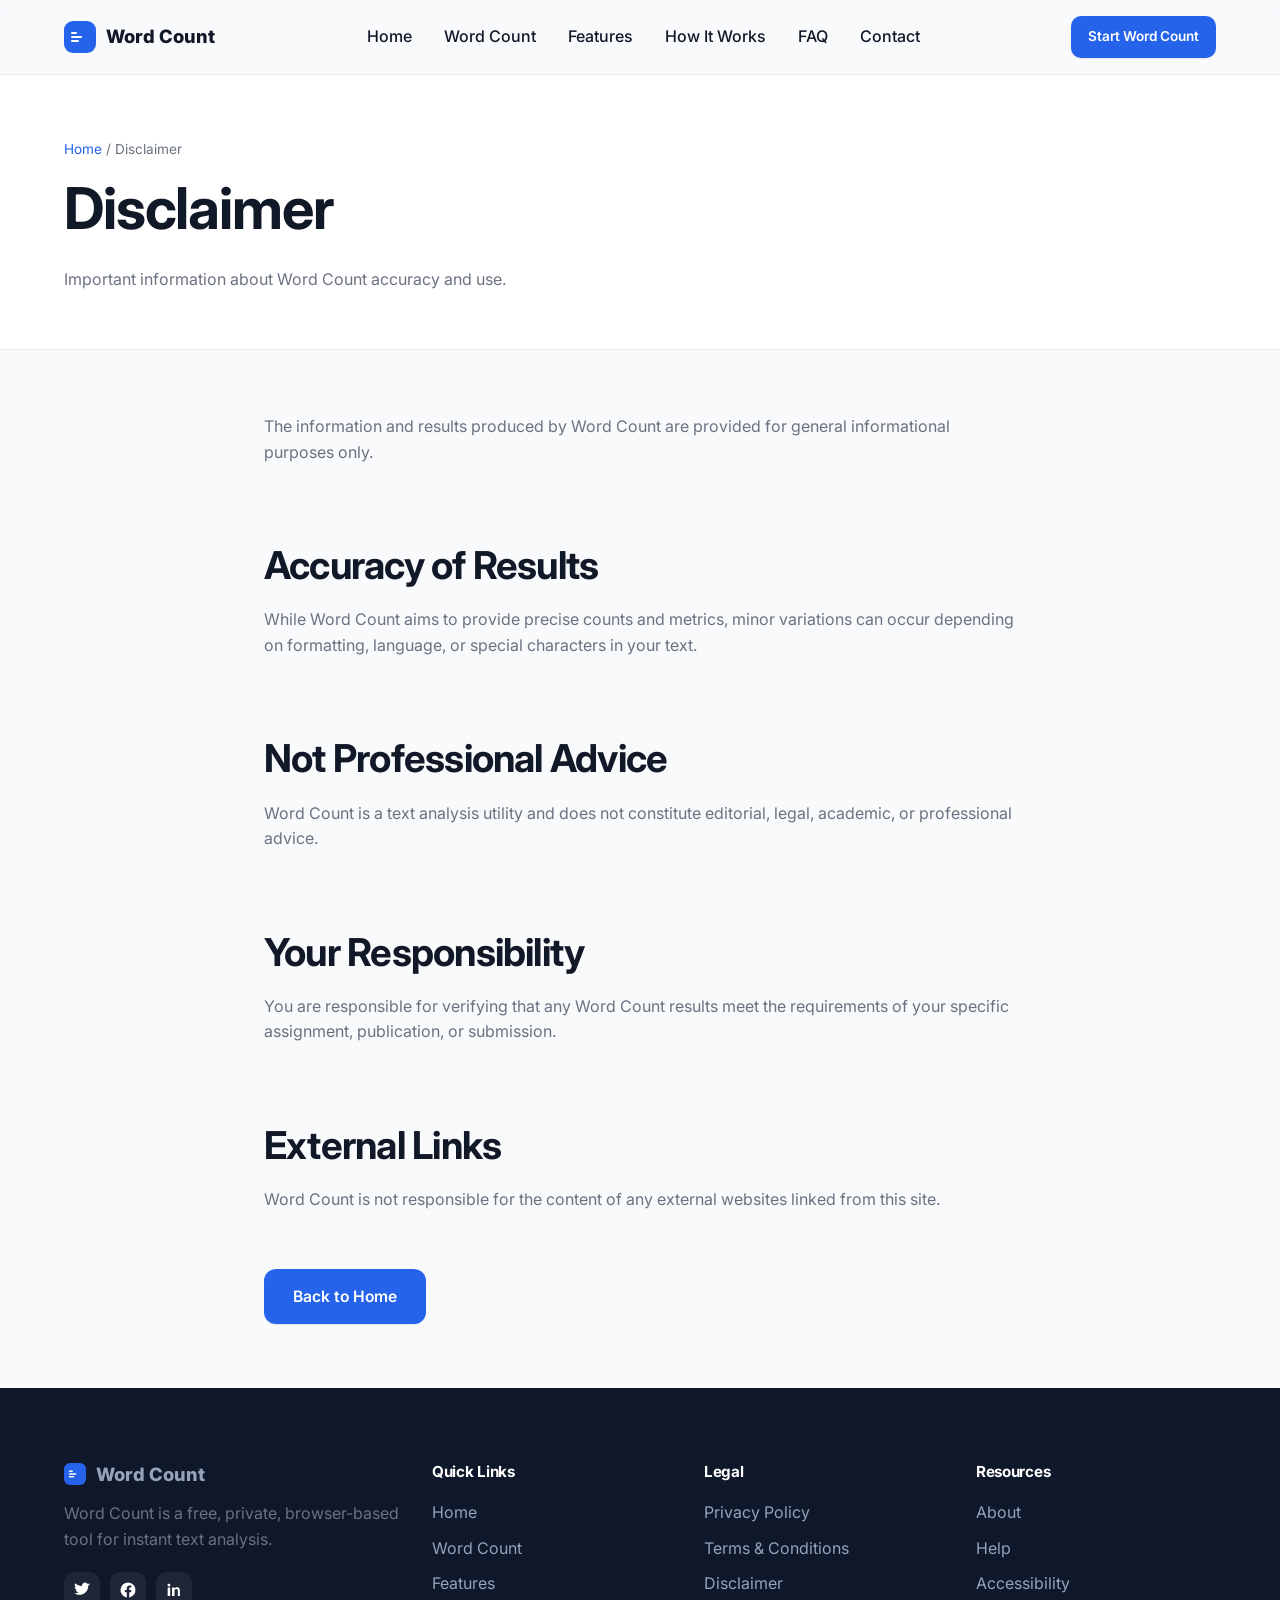
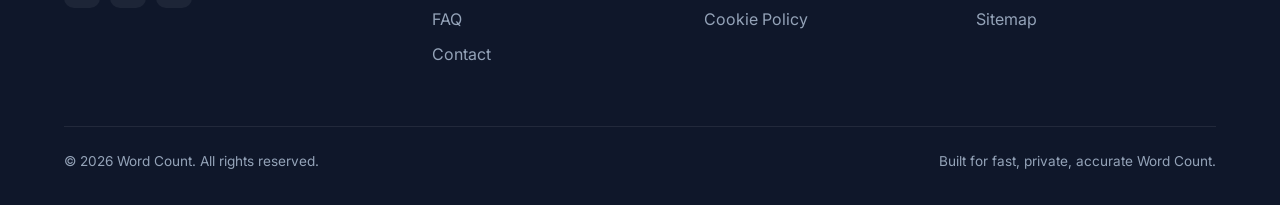
==== disclaimer.html @ c58c5b8c "Add files via upload" ====
<!DOCTYPE html>
<html lang="en">
<head>
<meta charset="UTF-8">
<meta name="viewport" content="width=device-width, initial-scale=1.0">
<title>Disclaimer | Word Count</title>
<meta name="description" content="Read the disclaimer for Word Count regarding accuracy and appropriate use of the tool.">
<meta name="author" content="Word Count">
<meta name="publisher" content="Word Count">
<meta name="robots" content="index, follow">
<link rel="canonical" href="https://wordcount.uk.com/disclaimer.html">
<meta property="og:type" content="website">
<meta property="og:title" content="Disclaimer | Word Count">
<meta property="og:description" content="Read the disclaimer for Word Count regarding accuracy and appropriate use of the tool.">
<meta property="og:url" content="https://wordcount.uk.com/disclaimer.html">
<meta name="twitter:card" content="summary">
<meta name="twitter:title" content="Disclaimer | Word Count">
<meta name="twitter:description" content="Read the disclaimer for Word Count regarding accuracy and appropriate use of the tool.">
<link rel="preconnect" href="https://fonts.googleapis.com">
<link rel="preconnect" href="https://fonts.gstatic.com" crossorigin>
<link href="https://fonts.googleapis.com/css2?family=Inter:wght@400;500;600;700;800&display=swap" rel="stylesheet">
<link rel="icon" type="image/svg+xml" href="assets/icons/favicon.svg">
<link rel="stylesheet" href="style.css">
</head>
<body>
<a href="#main" class="visually-hidden">Skip to main content</a>
<header class="site-header">
  <nav class="nav" aria-label="Primary">
    <a href="index.html" class="logo" aria-label="Word Count homepage">
      <svg viewBox="0 0 32 32" fill="none" xmlns="http://www.w3.org/2000/svg" aria-hidden="true">
        <rect width="32" height="32" rx="9" fill="#2563EB"/>
        <path d="M8 12h4M8 16h9M8 20h6" stroke="#fff" stroke-width="2" stroke-linecap="round"/>
      </svg>
      Word Count
    </a>
    <ul class="nav-menu">
      <li><a href="index.html">Home</a></li>
      <li><a href="index.html#tool">Word Count</a></li>
      <li><a href="index.html#features">Features</a></li>
      <li><a href="index.html#how-it-works">How It Works</a></li>
      <li><a href="index.html#faq">FAQ</a></li>
      <li><a href="index.html#contact">Contact</a></li>
    </ul>
    <div class="nav-cta">
      <a href="index.html#tool" class="btn btn-primary btn-sm ripple">Start Word Count</a>
    </div>
    <button class="nav-toggle" id="navToggle" aria-label="Toggle menu" aria-expanded="false" aria-controls="mobileMenu">
      <span></span><span></span><span></span>
    </button>
  </nav>
  <div class="mobile-menu" id="mobileMenu">
    <ul>
      <li><a href="index.html">Home</a></li>
      <li><a href="index.html#tool">Word Count</a></li>
      <li><a href="index.html#features">Features</a></li>
      <li><a href="index.html#faq">FAQ</a></li>
      <li><a href="index.html#contact">Contact</a></li>
    </ul>
  </div>
</header>

<main id="main">
<section class="legal-hero">
  <div class="container">
    <div class="breadcrumb"><a href="index.html">Home</a> / Disclaimer</div>
    <h1>Disclaimer</h1>
    <p>Important information about Word Count accuracy and use.</p>
  </div>
</section>
<div class="legal-content">

  <p>The information and results produced by Word Count are provided for general informational purposes only.</p>
  <h2>Accuracy of Results</h2>
  <p>While Word Count aims to provide precise counts and metrics, minor variations can occur depending on formatting, language, or special characters in your text.</p>
  <h2>Not Professional Advice</h2>
  <p>Word Count is a text analysis utility and does not constitute editorial, legal, academic, or professional advice.</p>
  <h2>Your Responsibility</h2>
  <p>You are responsible for verifying that any Word Count results meet the requirements of your specific assignment, publication, or submission.</p>
  <h2>External Links</h2>
  <p>Word Count is not responsible for the content of any external websites linked from this site.</p>

  <a href="index.html" class="btn btn-primary ripple back-home">Back to Home</a>
</div>
</main>
<footer class="site-footer">
  <div class="container">
    <div class="footer-grid">
      <div class="footer-col">
        <a href="index.html" class="footer-logo">
          <svg viewBox="0 0 32 32" fill="none" xmlns="http://www.w3.org/2000/svg" aria-hidden="true">
            <rect width="32" height="32" rx="9" fill="#2563EB"/>
            <path d="M8 12h4M8 16h9M8 20h6" stroke="#fff" stroke-width="2" stroke-linecap="round"/>
          </svg>
          Word Count
        </a>
        <p>Word Count is a free, private, browser-based tool for instant text analysis.</p>
        <div class="social-icons">
          <a href="#" aria-label="Word Count on Twitter"><svg viewBox="0 0 24 24" fill="currentColor" style="color:#fff"><path d="M23 4.5a8.5 8.5 0 01-2.4.66A4.2 4.2 0 0022.4 3a8.4 8.4 0 01-2.65 1A4.18 4.18 0 0016.1 2c-2.3 0-4.17 1.87-4.17 4.17 0 .33.04.65.11.96A11.86 11.86 0 013 3.15a4.17 4.17 0 001.29 5.56A4.14 4.14 0 012.2 8v.05c0 2 1.42 3.68 3.32 4.06a4.2 4.2 0 01-1.88.07 4.18 4.18 0 003.9 2.9A8.38 8.38 0 012 16.6a11.83 11.83 0 006.4 1.87c7.68 0 11.88-6.36 11.88-11.88l-.01-.54A8.5 8.5 0 0023 4.5z"/></svg></a>
          <a href="#" aria-label="Word Count on Facebook"><svg viewBox="0 0 24 24" fill="currentColor" style="color:#fff"><path d="M22 12a10 10 0 10-11.6 9.9v-7H7.9V12h2.5V9.8c0-2.5 1.5-3.9 3.8-3.9 1.1 0 2.2.2 2.2.2v2.4h-1.2c-1.2 0-1.6.8-1.6 1.6V12h2.8l-.4 2.9h-2.4v7A10 10 0 0022 12z"/></svg></a>
          <a href="#" aria-label="Word Count on LinkedIn"><svg viewBox="0 0 24 24" fill="currentColor" style="color:#fff"><path d="M6.94 8.5H3.56V20h3.38V8.5zM5.25 3.5a1.96 1.96 0 100 3.92 1.96 1.96 0 000-3.92zM20.44 20h-3.37v-6.1c0-1.45-.03-3.32-2.03-3.32-2.03 0-2.34 1.58-2.34 3.22V20H9.34V8.5h3.24v1.57h.05c.45-.85 1.55-1.75 3.2-1.75 3.42 0 4.05 2.25 4.05 5.18V20z"/></svg></a>
        </div>
      </div>
      <div class="footer-col">
        <h4>Quick Links</h4>
        <ul>
          <li><a href="index.html">Home</a></li>
          <li><a href="index.html#tool">Word Count</a></li>
          <li><a href="index.html#features">Features</a></li>
          <li><a href="index.html#faq">FAQ</a></li>
          <li><a href="index.html#contact">Contact</a></li>
        </ul>
      </div>
      <div class="footer-col">
        <h4>Legal</h4>
        <ul>
          <li><a href="privacy.html">Privacy Policy</a></li>
          <li><a href="terms.html">Terms &amp; Conditions</a></li>
          <li><a href="disclaimer.html">Disclaimer</a></li>
          <li><a href="cookies.html">Cookie Policy</a></li>
        </ul>
      </div>
      <div class="footer-col">
        <h4>Resources</h4>
        <ul>
          <li><a href="about.html">About</a></li>
          <li><a href="help.html">Help</a></li>
          <li><a href="accessibility.html">Accessibility</a></li>
          <li><a href="sitemap.html">Sitemap</a></li>
        </ul>
      </div>
    </div>
    <div class="footer-bottom">
      <span>© 2026 Word Count. All rights reserved.</span>
      <span>Built for fast, private, accurate Word Count.</span>
    </div>
  </div>
</footer>

<script src="script.js"></script>
</body>
</html>
---- style.css ----
/* =========================================================
   Word Count — style.css
   Vanilla CSS, light mode, premium SaaS aesthetic
   ========================================================= */

:root{
  --primary:#2563EB;
  --secondary:#3B82F6;
  --accent:#60A5FA;
  --bg:#F8FAFC;
  --card:#FFFFFF;
  --text:#111827;
  --muted:#6B7280;
  --border:#E5E7EB;
  --hover:#1D4ED8;

  --radius-sm:10px;
  --radius-md:16px;
  --radius-lg:24px;

  --shadow-sm:0 1px 2px rgba(17,24,39,0.06), 0 1px 1px rgba(17,24,39,0.04);
  --shadow-md:0 8px 24px rgba(17,24,39,0.08);
  --shadow-lg:0 20px 45px rgba(37,99,235,0.14);

  --container:1200px;
  --font-body: 'Inter', sans-serif;
}

*,*::before,*::after{ box-sizing:border-box; }
html{ scroll-behavior:smooth; }

body{
  margin:0;
  font-family:var(--font-body);
  background:var(--bg);
  color:var(--text);
  line-height:1.6;
  -webkit-font-smoothing:antialiased;
  overflow-x:hidden;
}

img,svg{ max-width:100%; display:block; }
a{ color:inherit; text-decoration:none; }
ul{ list-style:none; margin:0; padding:0; }
button{ font-family:inherit; cursor:pointer; }
input,textarea{ font-family:inherit; }

.container{
  width:100%;
  max-width:var(--container);
  margin:0 auto;
  padding:0 24px;
}

section{ padding:96px 0; }

.eyebrow{
  display:inline-block;
  font-size:.8rem;
  font-weight:600;
  letter-spacing:.06em;
  text-transform:uppercase;
  color:var(--primary);
  background:rgba(37,99,235,.08);
  padding:6px 14px;
  border-radius:999px;
  margin-bottom:16px;
}

h1,h2,h3,h4{ margin:0 0 .5em; font-weight:700; letter-spacing:-0.02em; }
h1{ font-size:clamp(2.4rem,5vw,3.6rem); line-height:1.08; }
h2{ font-size:clamp(1.8rem,3.2vw,2.4rem); line-height:1.2; }
h3{ font-size:1.25rem; }
p{ margin:0 0 1em; color:var(--muted); }

.section-head{ max-width:680px; margin:0 auto 56px; text-align:center; }
.section-head p{ font-size:1.05rem; }

/* Buttons */
.btn{
  position:relative;
  overflow:hidden;
  display:inline-flex;
  align-items:center;
  justify-content:center;
  gap:8px;
  padding:14px 28px;
  border-radius:12px;
  font-weight:600;
  font-size:.98rem;
  border:1px solid transparent;
  transition:transform .15s ease, box-shadow .15s ease, background .15s ease;
}
.btn:active{ transform:scale(.97); }
.btn-primary{ background:var(--primary); color:#fff; box-shadow:var(--shadow-sm); }
.btn-primary:hover{ background:var(--hover); box-shadow:var(--shadow-md); }
.btn-secondary{ background:#fff; color:var(--text); border-color:var(--border); }
.btn-secondary:hover{ border-color:var(--primary); color:var(--primary); }
.btn-outline{ background:transparent; border-color:var(--border); color:var(--text); }
.btn-outline:hover{ border-color:var(--primary); color:var(--primary); }
.btn-sm{ padding:9px 16px; font-size:.85rem; border-radius:10px; }

.ripple::after{
  content:"";
  position:absolute; inset:0;
  background:radial-gradient(circle, rgba(255,255,255,.5) 0%, transparent 60%);
  opacity:0; transform:scale(0);
  transition:opacity .5s, transform .5s;
}
.ripple:active::after{ opacity:1; transform:scale(1); transition:0s; }

/* ================= HEADER ================= */
.site-header{
  position:sticky; top:0; z-index:1000;
  background:rgba(248,250,252,.85);
  backdrop-filter:blur(10px);
  border-bottom:1px solid var(--border);
}
.nav{
  display:flex; align-items:center; justify-content:space-between;
  padding:16px 24px;
  max-width:var(--container); margin:0 auto;
}
.logo{ display:flex; align-items:center; gap:10px; font-weight:800; font-size:1.15rem; color:var(--text); }
.logo svg{ width:32px; height:32px; }

.nav-menu{ display:flex; align-items:center; gap:32px; }
.nav-menu a{ font-weight:500; color:var(--text); position:relative; padding:4px 0; }
.nav-menu a::after{
  content:""; position:absolute; left:0; bottom:-2px; width:0; height:2px;
  background:var(--primary); transition:width .2s ease;
}
.nav-menu a:hover::after, .nav-menu a:focus-visible::after{ width:100%; }
.nav-menu a:hover{ color:var(--primary); }

.nav-cta{ display:flex; align-items:center; gap:14px; }

.nav-toggle{
  display:none; flex-direction:column; gap:5px; background:none; border:none; padding:8px;
}
.nav-toggle span{ width:24px; height:2px; background:var(--text); border-radius:2px; transition:all .3s ease; }
.nav-toggle.active span:nth-child(1){ transform:translateY(7px) rotate(45deg); }
.nav-toggle.active span:nth-child(2){ opacity:0; }
.nav-toggle.active span:nth-child(3){ transform:translateY(-7px) rotate(-45deg); }

.mobile-menu{
  display:none;
  max-height:0; overflow:hidden;
  background:#fff; border-bottom:1px solid var(--border);
  transition:max-height .35s ease;
}
.mobile-menu.open{ max-height:520px; }
.mobile-menu ul{ padding:12px 24px 24px; display:flex; flex-direction:column; gap:4px; }
.mobile-menu a{ display:block; padding:12px 4px; font-weight:500; border-bottom:1px solid var(--border); }

/* ================= HERO ================= */
.hero{ padding:80px 0 60px; overflow:hidden; }
.hero .container{ display:grid; grid-template-columns:1.05fr .95fr; gap:56px; align-items:center; }
.hero-copy{ animation:fadeUp .7s ease both; }
.hero-copy h1{ margin-bottom:20px; }
.hero-copy h1 span{ color:var(--primary); }
.hero-copy p{ font-size:1.1rem; max-width:520px; }
.hero-actions{ display:flex; gap:16px; margin-top:32px; flex-wrap:wrap; }
.hero-art{ animation:fadeUp .9s ease both; }

@keyframes fadeUp{
  from{ opacity:0; transform:translateY(24px); }
  to{ opacity:1; transform:translateY(0); }
}
@keyframes fadeIn{ from{opacity:0;} to{opacity:1;} }
@keyframes scaleIn{ from{opacity:0; transform:scale(.94);} to{opacity:1; transform:scale(1);} }

.reveal{ opacity:0; transform:translateY(20px); transition:opacity .6s ease, transform .6s ease; }
.reveal.in-view{ opacity:1; transform:translateY(0); }

/* ================= TOOL ================= */
.tool-section{ background:#fff; border-top:1px solid var(--border); border-bottom:1px solid var(--border); }
.tool-wrap{
  display:grid; grid-template-columns:1.3fr 1fr; gap:32px; align-items:start;
}
.tool-panel{
  background:var(--card); border:1px solid var(--border); border-radius:var(--radius-lg);
  box-shadow:var(--shadow-sm); padding:24px; display:flex; flex-direction:column; gap:16px;
}
.tool-toolbar{ display:flex; flex-wrap:wrap; gap:10px; }
#wordCountTextarea{
  width:100%; min-height:340px; resize:vertical;
  border:1px solid var(--border); border-radius:var(--radius-md);
  padding:18px; font-size:1rem; color:var(--text);
  transition:border-color .2s ease, box-shadow .2s ease;
  background:#fff;
}
#wordCountTextarea:focus{ outline:none; border-color:var(--primary); box-shadow:0 0 0 4px rgba(37,99,235,.12); }

.progress-row{ display:flex; align-items:center; gap:12px; font-size:.85rem; color:var(--muted); }
.progress-bar{ flex:1; height:8px; background:var(--border); border-radius:999px; overflow:hidden; }
.progress-fill{ height:100%; width:0%; background:linear-gradient(90deg,var(--primary),var(--accent)); transition:width .25s ease; border-radius:999px; }

.limit-controls{ display:flex; align-items:center; gap:10px; font-size:.85rem; flex-wrap:wrap; }
.limit-controls input[type="number"]{
  width:90px; padding:6px 10px; border:1px solid var(--border); border-radius:8px;
}
.switch{ position:relative; display:inline-block; width:42px; height:24px; }
.switch input{ opacity:0; width:0; height:0; }
.slider{ position:absolute; inset:0; background:var(--border); border-radius:999px; transition:.2s; }
.slider::before{ content:""; position:absolute; height:18px; width:18px; left:3px; top:3px; background:#fff; border-radius:50%; transition:.2s; box-shadow:var(--shadow-sm); }
.switch input:checked + .slider{ background:var(--primary); }
.switch input:checked + .slider::before{ transform:translateX(18px); }

.tool-utility-row{ display:flex; flex-wrap:wrap; gap:10px; }

.stats-grid{
  display:grid; grid-template-columns:repeat(2,1fr); gap:12px;
}
.stat-card{
  background:var(--card); border:1px solid var(--border); border-radius:var(--radius-md);
  padding:16px; box-shadow:var(--shadow-sm);
  transition:transform .2s ease, box-shadow .2s ease;
}
.stat-card:hover{ transform:translateY(-3px); box-shadow:var(--shadow-md); }
.stat-value{ font-size:1.5rem; font-weight:800; color:var(--primary); }
.stat-label{ font-size:.8rem; color:var(--muted); font-weight:600; text-transform:uppercase; letter-spacing:.03em; }

.detail-list{ grid-column:1/-1; background:var(--card); border:1px solid var(--border); border-radius:var(--radius-md); padding:16px; box-shadow:var(--shadow-sm); }
.detail-row{ display:flex; justify-content:space-between; padding:8px 0; border-bottom:1px dashed var(--border); font-size:.9rem; }
.detail-row:last-child{ border-bottom:none; }
.detail-row span:first-child{ color:var(--muted); }
.detail-row span:last-child{ font-weight:600; }

/* ================= FEATURES / GRID CARDS ================= */
.grid-3{ display:grid; grid-template-columns:repeat(3,1fr); gap:24px; }
.grid-4{ display:grid; grid-template-columns:repeat(4,1fr); gap:24px; }
.grid-2{ display:grid; grid-template-columns:repeat(2,1fr); gap:24px; }

.feature-card, .compare-card, .step-card, .testimonial-card, .usecase-card{
  background:var(--card); border:1px solid var(--border); border-radius:var(--radius-md);
  padding:28px; box-shadow:var(--shadow-sm);
  transition:transform .25s ease, box-shadow .25s ease, border-color .25s ease;
}
.feature-card:hover, .compare-card:hover, .step-card:hover, .testimonial-card:hover, .usecase-card:hover{
  transform:translateY(-6px); box-shadow:var(--shadow-md); border-color:var(--accent);
}
.icon-badge{
  width:48px; height:48px; border-radius:14px;
  background:rgba(37,99,235,.1); color:var(--primary);
  display:flex; align-items:center; justify-content:center; margin-bottom:16px;
}
.icon-badge svg{ width:24px; height:24px; }

/* Steps */
.steps-wrap{ display:grid; grid-template-columns:repeat(4,1fr); gap:24px; position:relative; }
.step-card{ text-align:center; position:relative; }
.step-num{
  width:44px; height:44px; border-radius:50%; background:var(--primary); color:#fff;
  display:flex; align-items:center; justify-content:center; font-weight:800; margin:0 auto 16px;
}

/* Stats / counters */
.stats-band{ background:var(--primary); color:#fff; }
.stats-band h2, .stats-band p{ color:#fff; }
.counters{ display:grid; grid-template-columns:repeat(4,1fr); gap:24px; text-align:center; }
.counter-value{ font-size:2.4rem; font-weight:800; }
.counter-label{ font-size:.9rem; opacity:.85; }

/* Use cases */
.usecase-card{ text-align:center; padding:20px; }
.usecase-card .icon-badge{ margin:0 auto 12px; }

/* FAQ */
.faq-list{ display:flex; flex-direction:column; gap:12px; max-width:800px; margin:0 auto; }
.faq-item{ background:var(--card); border:1px solid var(--border); border-radius:var(--radius-md); overflow:hidden; }
.faq-question{
  width:100%; display:flex; justify-content:space-between; align-items:center;
  padding:18px 22px; background:none; border:none; text-align:left; font-weight:600; font-size:1rem;
}
.faq-question svg{ width:20px; height:20px; flex-shrink:0; transition:transform .25s ease; color:var(--primary); }
.faq-item.open .faq-question svg{ transform:rotate(180deg); }
.faq-answer{ max-height:0; overflow:hidden; transition:max-height .3s ease; }
.faq-answer p{ padding:0 22px 20px; margin:0; }

/* Testimonials */
.stars{ color:var(--accent); margin-bottom:12px; }
.testi-author{ display:flex; align-items:center; gap:12px; margin-top:16px; }
.avatar{ width:40px; height:40px; border-radius:50%; background:var(--primary); color:#fff; display:flex; align-items:center; justify-content:center; font-weight:700; }

/* CTA */
.cta-band{
  background:linear-gradient(120deg, var(--primary), var(--secondary));
  border-radius:var(--radius-lg); color:#fff; text-align:center; padding:64px 32px;
}
.cta-band h2, .cta-band p{ color:#fff; }
.cta-band .btn-secondary{ background:#fff; color:var(--primary); }

/* Contact */
.contact-wrap{ display:grid; grid-template-columns:1fr 1fr; gap:48px; align-items:start; }
.form-group{ margin-bottom:18px; }
.form-group label{ display:block; font-weight:600; margin-bottom:6px; font-size:.9rem; }
.form-group input, .form-group textarea{
  width:100%; padding:12px 14px; border:1px solid var(--border); border-radius:10px;
  transition:border-color .2s ease, box-shadow .2s ease;
}
.form-group input:focus, .form-group textarea:focus{
  outline:none; border-color:var(--primary); box-shadow:0 0 0 4px rgba(37,99,235,.12);
}
.form-error{ color:#DC2626; font-size:.8rem; margin-top:4px; display:none; }
.form-group.invalid input, .form-group.invalid textarea{ border-color:#DC2626; }
.form-group.invalid .form-error{ display:block; }
.form-success{
  display:none; background:rgba(34,197,94,.1); color:#15803D; border:1px solid rgba(34,197,94,.3);
  padding:14px 16px; border-radius:10px; font-weight:600; margin-top:12px;
}
.form-success.show{ display:block; animation:fadeIn .4s ease; }

/* ================= FOOTER ================= */
.site-footer{ background:#0F172A; color:#CBD5E1; padding:72px 0 32px; }
.footer-grid{ display:grid; grid-template-columns:1.4fr 1fr 1fr 1fr; gap:32px; padding-bottom:48px; border-bottom:1px solid rgba(255,255,255,.08); }
.footer-logo{ display:flex; align-items:center; gap:10px; font-weight:800; font-size:1.15rem; color:#fff; margin-bottom:12px; }
.footer-logo svg{ width:22px; height:22px; flex-shrink:0; }
.footer-col h4{ color:#fff; font-size:.95rem; margin-bottom:16px; }
.footer-col ul li{ margin-bottom:10px; }
.footer-col a{ color:#94A3B8; transition:color .2s ease; }
.footer-col a:hover{ color:#fff; }
.social-icons{ display:flex; gap:10px; margin-top:20px; }
.social-icons a{
  width:36px; height:36px; border-radius:10px; background:rgba(255,255,255,.06);
  display:flex; align-items:center; justify-content:center; transition:background .2s ease;
}
.social-icons a:hover{ background:var(--primary); }
.social-icons svg{ width:18px; height:18px; }
.footer-bottom{ padding-top:24px; display:flex; justify-content:space-between; flex-wrap:wrap; gap:12px; font-size:.85rem; color:#94A3B8; }

/* ================= LEGAL PAGES ================= */
.legal-hero{ background:#fff; border-bottom:1px solid var(--border); padding:64px 0 40px; }
.breadcrumb{ font-size:.85rem; color:var(--muted); margin-bottom:16px; }
.breadcrumb a{ color:var(--primary); }
.legal-content{ max-width:800px; margin:0 auto; padding:64px 24px; }
.legal-content h2{ margin-top:2em; }
.legal-content ul{ list-style:disc; padding-left:1.4em; margin-bottom:1em; }
.legal-content li{ color:var(--muted); margin-bottom:.4em; }
.back-home{ margin-top:40px; }

/* ================= UTIL ================= */
.text-center{ text-align:center; }
.mt-32{ margin-top:32px; }
.visually-hidden{
  position:absolute; width:1px; height:1px; overflow:hidden; clip:rect(0,0,0,0); white-space:nowrap;
}
a:focus-visible, button:focus-visible, input:focus-visible, textarea:focus-visible{
  outline:3px solid var(--primary); outline-offset:2px;
}

/* ================= RESPONSIVE ================= */
@media (max-width:1024px){
  .hero .container{ grid-template-columns:1fr; }
  .hero-art{ order:-1; max-width:420px; margin:0 auto; }
  .tool-wrap{ grid-template-columns:1fr; }
  .grid-3, .grid-4{ grid-template-columns:repeat(2,1fr); }
  .steps-wrap, .counters{ grid-template-columns:repeat(2,1fr); }
  .footer-grid{ grid-template-columns:1fr 1fr; }
  .contact-wrap{ grid-template-columns:1fr; }
}
@media (max-width:768px){
  .nav-menu, .nav-cta{ display:none; }
  .nav-toggle{ display:flex; }
  .mobile-menu{ display:block; }
  section{ padding:64px 0; }
  .grid-3, .grid-4, .grid-2{ grid-template-columns:1fr; }
  .steps-wrap, .counters{ grid-template-columns:1fr; }
  .stats-grid{ grid-template-columns:1fr 1fr; }
  .footer-grid{ grid-template-columns:1fr; }
  .footer-bottom{ flex-direction:column; text-align:center; }
}
@media (max-width:420px){
  .stats-grid{ grid-template-columns:1fr; }
  .hero-actions{ flex-direction:column; }
  .hero-actions .btn{ width:100%; }
}

@media (prefers-reduced-motion: reduce){
  *{ animation-duration:.001ms !important; transition-duration:.001ms !important; }
}
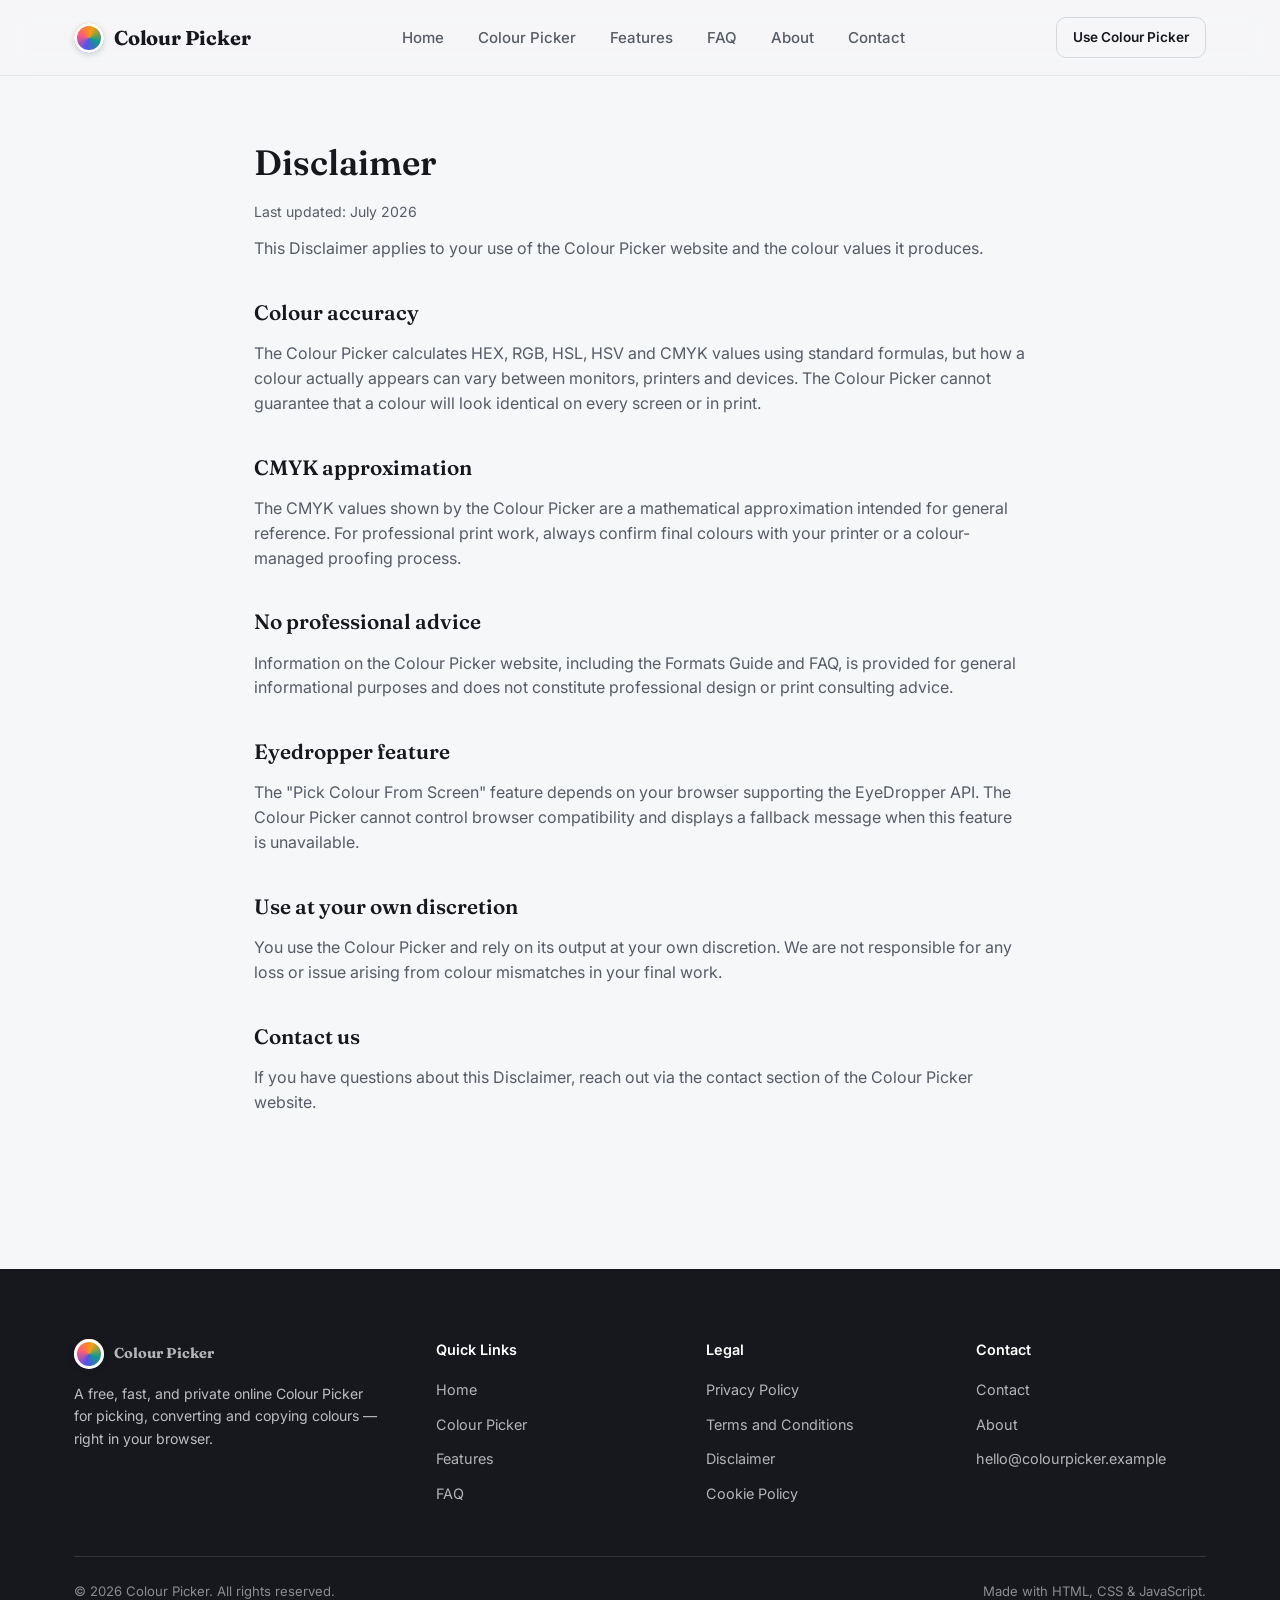
==== commit 5b728d31: "Add files via upload" ====
--- a/disclaimer.html
+++ b/disclaimer.html
@@ -3,139 +3,108 @@
 <head>
 <meta charset="UTF-8">
 <meta name="viewport" content="width=device-width, initial-scale=1.0">
-<title>Disclaimer | Word Count</title>
-<meta name="description" content="Read the disclaimer for Word Count regarding accuracy and appropriate use of the tool.">
-<meta name="author" content="Word Count">
-<meta name="publisher" content="Word Count">
+<title>Disclaimer | Colour Picker</title>
+<meta name="description" content="Read the Disclaimer for the Colour Picker tool, including notes on colour accuracy and display variation.">
+<meta name="author" content="Colour Picker">
+<meta name="publisher" content="Colour Picker">
 <meta name="robots" content="index, follow">
-<link rel="canonical" href="https://wordcount.uk.com/disclaimer.html">
-<meta property="og:type" content="website">
-<meta property="og:title" content="Disclaimer | Word Count">
-<meta property="og:description" content="Read the disclaimer for Word Count regarding accuracy and appropriate use of the tool.">
-<meta property="og:url" content="https://wordcount.uk.com/disclaimer.html">
-<meta name="twitter:card" content="summary">
-<meta name="twitter:title" content="Disclaimer | Word Count">
-<meta name="twitter:description" content="Read the disclaimer for Word Count regarding accuracy and appropriate use of the tool.">
-<link rel="preconnect" href="https://fonts.googleapis.com">
-<link rel="preconnect" href="https://fonts.gstatic.com" crossorigin>
-<link href="https://fonts.googleapis.com/css2?family=Inter:wght@400;500;600;700;800&display=swap" rel="stylesheet">
-<link rel="icon" type="image/svg+xml" href="assets/icons/favicon.svg">
-<link rel="stylesheet" href="style.css">
+<link rel="canonical" href="https://colourpicker.uk.com/disclaimer.html">
+<link rel="icon" href="assets/icons/favicon.svg" type="image/svg+xml">
+<link rel="stylesheet" href="style.css?v=2">
 </head>
 <body>
-<a href="#main" class="visually-hidden">Skip to main content</a>
+<div class="scroll-progress" id="scroll-progress"></div>
 <header class="site-header">
-  <nav class="nav" aria-label="Primary">
-    <a href="index.html" class="logo" aria-label="Word Count homepage">
-      <svg viewBox="0 0 32 32" fill="none" xmlns="http://www.w3.org/2000/svg" aria-hidden="true">
-        <rect width="32" height="32" rx="9" fill="#2563EB"/>
-        <path d="M8 12h4M8 16h9M8 20h6" stroke="#fff" stroke-width="2" stroke-linecap="round"/>
-      </svg>
-      Word Count
+  <div class="container header-inner">
+    <a href="index.html" class="logo" aria-label="Colour Picker home">
+      <span class="logo-mark" aria-hidden="true"></span>
+      Colour Picker
     </a>
-    <ul class="nav-menu">
-      <li><a href="index.html">Home</a></li>
-      <li><a href="index.html#tool">Word Count</a></li>
-      <li><a href="index.html#features">Features</a></li>
-      <li><a href="index.html#how-it-works">How It Works</a></li>
-      <li><a href="index.html#faq">FAQ</a></li>
-      <li><a href="index.html#contact">Contact</a></li>
-    </ul>
-    <div class="nav-cta">
-      <a href="index.html#tool" class="btn btn-primary btn-sm ripple">Start Word Count</a>
+    <nav class="main-nav" id="main-nav" aria-label="Primary">
+      <ul>
+        <li><a href="index.html#top">Home</a></li>
+        <li><a href="index.html#tool">Colour Picker</a></li>
+        <li><a href="index.html#features">Features</a></li>
+        <li><a href="index.html#faq">FAQ</a></li>
+        <li><a href="index.html#about">About</a></li>
+        <li><a href="index.html#contact">Contact</a></li>
+      </ul>
+    </nav>
+    <div class="header-cta">
+      <a href="index.html#tool" class="btn btn-ghost btn-sm">Use Colour Picker</a>
+      <button class="nav-toggle" id="nav-toggle" aria-label="Toggle menu" aria-expanded="false"><span></span></button>
     </div>
-    <button class="nav-toggle" id="navToggle" aria-label="Toggle menu" aria-expanded="false" aria-controls="mobileMenu">
-      <span></span><span></span><span></span>
-    </button>
-  </nav>
-  <div class="mobile-menu" id="mobileMenu">
-    <ul>
-      <li><a href="index.html">Home</a></li>
-      <li><a href="index.html#tool">Word Count</a></li>
-      <li><a href="index.html#features">Features</a></li>
-      <li><a href="index.html#faq">FAQ</a></li>
-      <li><a href="index.html#contact">Contact</a></li>
-    </ul>
   </div>
 </header>
 
-<main id="main">
-<section class="legal-hero">
+<main class="legal-page">
   <div class="container">
-    <div class="breadcrumb"><a href="index.html">Home</a> / Disclaimer</div>
     <h1>Disclaimer</h1>
-    <p>Important information about Word Count accuracy and use.</p>
+    <p class="legal-updated">Last updated: July 2026</p>
+
+    <p>This Disclaimer applies to your use of the Colour Picker website and the colour values it produces.</p>
+
+    <h2>Colour accuracy</h2>
+    <p>The Colour Picker calculates HEX, RGB, HSL, HSV and CMYK values using standard formulas, but how a colour actually appears can vary between monitors, printers and devices. The Colour Picker cannot guarantee that a colour will look identical on every screen or in print.</p>
+
+    <h2>CMYK approximation</h2>
+    <p>The CMYK values shown by the Colour Picker are a mathematical approximation intended for general reference. For professional print work, always confirm final colours with your printer or a colour-managed proofing process.</p>
+
+    <h2>No professional advice</h2>
+    <p>Information on the Colour Picker website, including the Formats Guide and FAQ, is provided for general informational purposes and does not constitute professional design or print consulting advice.</p>
+
+    <h2>Eyedropper feature</h2>
+    <p>The "Pick Colour From Screen" feature depends on your browser supporting the EyeDropper API. The Colour Picker cannot control browser compatibility and displays a fallback message when this feature is unavailable.</p>
+
+    <h2>Use at your own discretion</h2>
+    <p>You use the Colour Picker and rely on its output at your own discretion. We are not responsible for any loss or issue arising from colour mismatches in your final work.</p>
+
+    <h2>Contact us</h2>
+    <p>If you have questions about this Disclaimer, reach out via the <a href="index.html#contact">contact section</a> of the Colour Picker website.</p>
   </div>
-</section>
-<div class="legal-content">
+</main>
 
-  <p>The information and results produced by Word Count are provided for general informational purposes only.</p>
-  <h2>Accuracy of Results</h2>
-  <p>While Word Count aims to provide precise counts and metrics, minor variations can occur depending on formatting, language, or special characters in your text.</p>
-  <h2>Not Professional Advice</h2>
-  <p>Word Count is a text analysis utility and does not constitute editorial, legal, academic, or professional advice.</p>
-  <h2>Your Responsibility</h2>
-  <p>You are responsible for verifying that any Word Count results meet the requirements of your specific assignment, publication, or submission.</p>
-  <h2>External Links</h2>
-  <p>Word Count is not responsible for the content of any external websites linked from this site.</p>
-
-  <a href="index.html" class="btn btn-primary ripple back-home">Back to Home</a>
-</div>
-</main>
 <footer class="site-footer">
   <div class="container">
     <div class="footer-grid">
       <div class="footer-col">
-        <a href="index.html" class="footer-logo">
-          <svg viewBox="0 0 32 32" fill="none" xmlns="http://www.w3.org/2000/svg" aria-hidden="true">
-            <rect width="32" height="32" rx="9" fill="#2563EB"/>
-            <path d="M8 12h4M8 16h9M8 20h6" stroke="#fff" stroke-width="2" stroke-linecap="round"/>
-          </svg>
-          Word Count
-        </a>
-        <p>Word Count is a free, private, browser-based tool for instant text analysis.</p>
-        <div class="social-icons">
-          <a href="#" aria-label="Word Count on Twitter"><svg viewBox="0 0 24 24" fill="currentColor" style="color:#fff"><path d="M23 4.5a8.5 8.5 0 01-2.4.66A4.2 4.2 0 0022.4 3a8.4 8.4 0 01-2.65 1A4.18 4.18 0 0016.1 2c-2.3 0-4.17 1.87-4.17 4.17 0 .33.04.65.11.96A11.86 11.86 0 013 3.15a4.17 4.17 0 001.29 5.56A4.14 4.14 0 012.2 8v.05c0 2 1.42 3.68 3.32 4.06a4.2 4.2 0 01-1.88.07 4.18 4.18 0 003.9 2.9A8.38 8.38 0 012 16.6a11.83 11.83 0 006.4 1.87c7.68 0 11.88-6.36 11.88-11.88l-.01-.54A8.5 8.5 0 0023 4.5z"/></svg></a>
-          <a href="#" aria-label="Word Count on Facebook"><svg viewBox="0 0 24 24" fill="currentColor" style="color:#fff"><path d="M22 12a10 10 0 10-11.6 9.9v-7H7.9V12h2.5V9.8c0-2.5 1.5-3.9 3.8-3.9 1.1 0 2.2.2 2.2.2v2.4h-1.2c-1.2 0-1.6.8-1.6 1.6V12h2.8l-.4 2.9h-2.4v7A10 10 0 0022 12z"/></svg></a>
-          <a href="#" aria-label="Word Count on LinkedIn"><svg viewBox="0 0 24 24" fill="currentColor" style="color:#fff"><path d="M6.94 8.5H3.56V20h3.38V8.5zM5.25 3.5a1.96 1.96 0 100 3.92 1.96 1.96 0 000-3.92zM20.44 20h-3.37v-6.1c0-1.45-.03-3.32-2.03-3.32-2.03 0-2.34 1.58-2.34 3.22V20H9.34V8.5h3.24v1.57h.05c.45-.85 1.55-1.75 3.2-1.75 3.42 0 4.05 2.25 4.05 5.18V20z"/></svg></a>
-        </div>
+        <a href="index.html" class="footer-logo"><span class="logo-mark" aria-hidden="true"></span>Colour Picker</a>
+        <p class="footer-desc">A free, fast, and private online Colour Picker for picking, converting and copying colours — right in your browser.</p>
       </div>
       <div class="footer-col">
         <h4>Quick Links</h4>
         <ul>
-          <li><a href="index.html">Home</a></li>
-          <li><a href="index.html#tool">Word Count</a></li>
+          <li><a href="index.html#top">Home</a></li>
+          <li><a href="index.html#tool">Colour Picker</a></li>
           <li><a href="index.html#features">Features</a></li>
           <li><a href="index.html#faq">FAQ</a></li>
-          <li><a href="index.html#contact">Contact</a></li>
         </ul>
       </div>
       <div class="footer-col">
         <h4>Legal</h4>
         <ul>
-          <li><a href="privacy.html">Privacy Policy</a></li>
-          <li><a href="terms.html">Terms &amp; Conditions</a></li>
+          <li><a href="privacy-policy.html">Privacy Policy</a></li>
+          <li><a href="terms-and-conditions.html">Terms and Conditions</a></li>
           <li><a href="disclaimer.html">Disclaimer</a></li>
-          <li><a href="cookies.html">Cookie Policy</a></li>
+          <li><a href="cookie-policy.html">Cookie Policy</a></li>
         </ul>
       </div>
       <div class="footer-col">
-        <h4>Resources</h4>
+        <h4>Contact</h4>
         <ul>
-          <li><a href="about.html">About</a></li>
-          <li><a href="help.html">Help</a></li>
-          <li><a href="accessibility.html">Accessibility</a></li>
-          <li><a href="sitemap.html">Sitemap</a></li>
+          <li><a href="index.html#contact">Contact</a></li>
+          <li><a href="index.html#about">About</a></li>
+          <li><a href="mailto:hello@colourpicker.example">hello@colourpicker.example</a></li>
         </ul>
       </div>
     </div>
     <div class="footer-bottom">
-      <span>© 2026 Word Count. All rights reserved.</span>
-      <span>Built for fast, private, accurate Word Count.</span>
+      <span>© 2026 Colour Picker. All rights reserved.</span>
+      <span>Made with HTML, CSS &amp; JavaScript.</span>
     </div>
   </div>
 </footer>
-
-<script src="script.js"></script>
+<button class="back-to-top" id="back-to-top" aria-label="Back to top">↑</button>
+<script src="script.js?v=2"></script>
 </body>
 </html>
--- a/style.css
+++ b/style.css
@@ -1,381 +1,849 @@
-/* =========================================================
-   Word Count — style.css
-   Vanilla CSS, light mode, premium SaaS aesthetic
-   ========================================================= */
+/* ==========================================================================
+   Colour Picker — Stylesheet
+   Tokens: paper-cool bg, ink text, indigo-violet primary, coral signature ring
+   ========================================================================== */
+
+@import url('https://fonts.googleapis.com/css2?family=Fraunces:opsz,wght@9..144,400;9..144,500;9..144,600;9..144,700&family=Inter:wght@400;500;600;700;800&family=JetBrains+Mono:wght@400;500;600&display=swap');
 
 :root{
-  --primary:#2563EB;
-  --secondary:#3B82F6;
-  --accent:#60A5FA;
-  --bg:#F8FAFC;
-  --card:#FFFFFF;
-  --text:#111827;
-  --muted:#6B7280;
-  --border:#E5E7EB;
-  --hover:#1D4ED8;
-
-  --radius-sm:10px;
-  --radius-md:16px;
-  --radius-lg:24px;
-
-  --shadow-sm:0 1px 2px rgba(17,24,39,0.06), 0 1px 1px rgba(17,24,39,0.04);
-  --shadow-md:0 8px 24px rgba(17,24,39,0.08);
-  --shadow-lg:0 20px 45px rgba(37,99,235,0.14);
-
-  --container:1200px;
-  --font-body: 'Inter', sans-serif;
-}
-
-*,*::before,*::after{ box-sizing:border-box; }
-html{ scroll-behavior:smooth; }
-
+  /* Colour tokens */
+  --bg: #F6F7F9;
+  --surface: #FFFFFF;
+  --surface-2: #F0F1F5;
+  --ink: #16181D;
+  --ink-soft: #565B66;
+  --ink-faint: #8A8F9A;
+  --border: #E4E6EA;
+  --border-strong: #D3D6DD;
+
+  --primary: #5B4FE8;
+  --primary-dark: #4338CA;
+  --primary-tint: #EEEDFD;
+  --accent: #FF5C7A;
+  --accent-tint: #FFE9EE;
+  --teal: #0D9C8E;
+  --success: #16A34A;
+  --success-tint: #E7F7ED;
+  --warn: #F59E0B;
+
+  /* Type */
+  --font-display: "Fraunces", ui-serif, Georgia, serif;
+  --font-body: "Inter", -apple-system, BlinkMacSystemFont, "Segoe UI", sans-serif;
+  --font-mono: "JetBrains Mono", ui-monospace, "SFMono-Regular", Menlo, monospace;
+
+  /* Scale */
+  --radius-sm: 10px;
+  --radius-md: 16px;
+  --radius-lg: 24px;
+  --radius-full: 999px;
+
+  --shadow-sm: 0 1px 2px rgba(22,24,29,0.06), 0 1px 1px rgba(22,24,29,0.04);
+  --shadow-md: 0 8px 24px rgba(22,24,29,0.08), 0 2px 6px rgba(22,24,29,0.04);
+  --shadow-lg: 0 24px 60px rgba(22,24,29,0.14), 0 8px 20px rgba(22,24,29,0.06);
+  --shadow-glow: 0 0 0 1px rgba(91,79,232,0.10), 0 12px 32px rgba(91,79,232,0.18);
+
+  --container: 1180px;
+  --header-h: 76px;
+}
+
+/* ---------- Reset ---------- */
+*, *::before, *::after{ box-sizing: border-box; }
+html{ scroll-behavior: smooth; }
 body{
   margin:0;
-  font-family:var(--font-body);
-  background:var(--bg);
-  color:var(--text);
-  line-height:1.6;
-  -webkit-font-smoothing:antialiased;
-  overflow-x:hidden;
-}
-
-img,svg{ max-width:100%; display:block; }
-a{ color:inherit; text-decoration:none; }
-ul{ list-style:none; margin:0; padding:0; }
-button{ font-family:inherit; cursor:pointer; }
-input,textarea{ font-family:inherit; }
+  font-family: var(--font-body);
+  color: var(--ink);
+  background: var(--bg);
+  line-height: 1.55;
+  -webkit-font-smoothing: antialiased;
+}
+img{ max-width:100%; display:block; }
+a{ color: inherit; text-decoration: none; }
+button{ font-family: inherit; cursor:pointer; }
+ul{ margin:0; padding:0; list-style:none; }
+h1,h2,h3,h4,p{ margin:0; }
+input, textarea{ font-family: inherit; }
+
+::selection{ background: var(--primary); color:#fff; }
+
+:focus-visible{
+  outline: 2.5px solid var(--primary);
+  outline-offset: 2px;
+  border-radius: 4px;
+}
 
 .container{
-  width:100%;
-  max-width:var(--container);
-  margin:0 auto;
-  padding:0 24px;
-}
-
-section{ padding:96px 0; }
+  max-width: var(--container);
+  margin: 0 auto;
+  padding: 0 24px;
+}
 
 .eyebrow{
-  display:inline-block;
-  font-size:.8rem;
-  font-weight:600;
-  letter-spacing:.06em;
-  text-transform:uppercase;
-  color:var(--primary);
-  background:rgba(37,99,235,.08);
-  padding:6px 14px;
-  border-radius:999px;
-  margin-bottom:16px;
-}
-
-h1,h2,h3,h4{ margin:0 0 .5em; font-weight:700; letter-spacing:-0.02em; }
-h1{ font-size:clamp(2.4rem,5vw,3.6rem); line-height:1.08; }
-h2{ font-size:clamp(1.8rem,3.2vw,2.4rem); line-height:1.2; }
-h3{ font-size:1.25rem; }
-p{ margin:0 0 1em; color:var(--muted); }
-
-.section-head{ max-width:680px; margin:0 auto 56px; text-align:center; }
-.section-head p{ font-size:1.05rem; }
-
-/* Buttons */
+  display:inline-flex;
+  align-items:center;
+  gap:8px;
+  font-family: var(--font-mono);
+  font-size: 0.72rem;
+  letter-spacing: 0.12em;
+  text-transform: uppercase;
+  color: var(--primary-dark);
+  background: var(--primary-tint);
+  border-radius: var(--radius-full);
+  padding: 6px 14px;
+  font-weight: 600;
+}
+
+.section{
+  padding: 88px 0;
+}
+.section-head{
+  max-width: 640px;
+  margin: 0 auto 48px;
+  text-align:center;
+}
+.section-head h2{
+  font-family: var(--font-display);
+  font-size: clamp(1.8rem, 3.2vw, 2.6rem);
+  font-weight: 600;
+  letter-spacing: -0.01em;
+  margin-top: 14px;
+  line-height:1.15;
+}
+.section-head p{
+  color: var(--ink-soft);
+  margin-top: 14px;
+  font-size: 1.05rem;
+}
+.section-alt{ background: var(--surface); }
+
 .btn{
-  position:relative;
-  overflow:hidden;
   display:inline-flex;
   align-items:center;
   justify-content:center;
   gap:8px;
-  padding:14px 28px;
-  border-radius:12px;
+  font-weight: 600;
+  font-size: 0.98rem;
+  padding: 14px 26px;
+  border-radius: var(--radius-full);
+  border: 1px solid transparent;
+  transition: transform .18s ease, box-shadow .18s ease, background .18s ease;
+  white-space: nowrap;
+}
+.btn:active{ transform: translateY(1px) scale(0.99); }
+.btn-primary{
+  background: var(--primary);
+  color:#fff;
+  box-shadow: var(--shadow-glow);
+}
+.btn-primary:hover{ background: var(--primary-dark); transform: translateY(-2px); }
+.btn-ghost{
+  background: transparent;
+  border-color: var(--border-strong);
+  color: var(--ink);
+}
+.btn-ghost:hover{ border-color: var(--primary); color: var(--primary-dark); background: var(--primary-tint); }
+.btn-sm{ padding: 9px 16px; font-size: 0.85rem; border-radius: var(--radius-sm); }
+
+/* ---------- Header ---------- */
+.site-header{
+  position: sticky;
+  top:0;
+  z-index: 500;
+  height: var(--header-h);
+  display:flex;
+  align-items:center;
+  background: rgba(246,247,249,0.78);
+  backdrop-filter: blur(14px) saturate(160%);
+  -webkit-backdrop-filter: blur(14px) saturate(160%);
+  border-bottom: 1px solid var(--border);
+}
+.header-inner{
+  display:flex;
+  align-items:center;
+  justify-content:space-between;
+  width:100%;
+}
+.logo{
+  display:flex;
+  align-items:center;
+  gap:10px;
+  font-family: var(--font-display);
+  font-weight: 700;
+  font-size: 1.25rem;
+  letter-spacing: -0.01em;
+}
+.logo-mark{
+  width: 30px; height:30px;
+  border-radius: 50%;
+  background: conic-gradient(from 200deg, #5B4FE8, #FF5C7A, #F59E0B, #0D9C8E, #5B4FE8);
+  box-shadow: inset 0 0 0 3px #fff, 0 2px 6px rgba(22,24,29,0.18);
+}
+.main-nav{ display:flex; }
+.main-nav ul{ display:flex; gap: 6px; align-items:center; }
+.main-nav a{
+  padding: 9px 14px;
+  border-radius: var(--radius-full);
+  font-weight: 500;
+  font-size: 0.94rem;
+  color: var(--ink-soft);
+  transition: background .16s ease, color .16s ease;
+}
+.main-nav a:hover, .main-nav a.active{ background: var(--surface-2); color: var(--ink); }
+.header-cta{ display:flex; align-items:center; gap:10px; }
+
+.nav-toggle{
+  display:none;
+  width: 44px; height:44px;
+  border-radius: var(--radius-full);
+  border:1px solid var(--border-strong);
+  background: var(--surface);
+  align-items:center; justify-content:center;
+  position: relative;
+}
+.nav-toggle span, .nav-toggle span::before, .nav-toggle span::after{
+  content:"";
+  position:absolute;
+  width:20px; height:2px;
+  background: var(--ink);
+  border-radius: 2px;
+  transition: transform .25s ease, opacity .25s ease, top .25s ease;
+}
+.nav-toggle span{ top:50%; transform: translateY(-50%); }
+.nav-toggle span::before{ top:-6px; left:0; }
+.nav-toggle span::after{ top:6px; left:0; }
+.nav-toggle.open span{ background: transparent; }
+.nav-toggle.open span::before{ top:0; transform: rotate(45deg); }
+.nav-toggle.open span::after{ top:0; transform: rotate(-45deg); }
+
+/* ---------- Hero ---------- */
+.hero{
+  position: relative;
+  overflow: hidden;
+  padding: 72px 0 40px;
+  background:
+    radial-gradient(560px 420px at 82% 8%, rgba(91,79,232,0.14), transparent 60%),
+    radial-gradient(480px 380px at 8% 90%, rgba(255,92,122,0.10), transparent 60%);
+}
+.hero-grid{
+  display:grid;
+  grid-template-columns: 1.05fr 0.95fr;
+  gap: 48px;
+  align-items:center;
+}
+.hero-copy .eyebrow{ margin-bottom: 22px; }
+.hero-copy h1{
+  font-family: var(--font-display);
+  font-size: clamp(2.4rem, 4.6vw, 3.8rem);
+  line-height: 1.06;
+  letter-spacing: -0.015em;
+  font-weight: 600;
+}
+.hero-copy h1 em{
+  font-style: normal;
+  background: linear-gradient(100deg, var(--primary), var(--accent) 70%);
+  -webkit-background-clip: text;
+  background-clip: text;
+  color: transparent;
+}
+.hero-copy p{
+  margin-top: 22px;
+  font-size: 1.14rem;
+  color: var(--ink-soft);
+  max-width: 46ch;
+}
+.hero-actions{ display:flex; gap:14px; margin-top: 34px; flex-wrap: wrap; }
+.hero-meta{
+  display:flex;
+  gap: 28px;
+  margin-top: 40px;
+  flex-wrap: wrap;
+}
+.hero-meta div{ display:flex; flex-direction:column; gap:2px; }
+.hero-meta strong{ font-family: var(--font-mono); font-size:1.15rem; }
+.hero-meta span{ font-size:0.82rem; color: var(--ink-faint); }
+
+/* Hero visual: the colour ring — signature element */
+.hero-visual{
+  position: relative;
+  aspect-ratio: 1/1;
+  display:flex;
+  align-items:center;
+  justify-content:center;
+}
+.ring{
+  position:absolute;
+  border-radius:50%;
+  inset: 0;
+  background: conic-gradient(from 0deg,
+    #FF5C7A, #F59E0B, #E7D91A, #4ADE80, #0D9C8E, #38BDF8, #5B4FE8, #C084FC, #FF5C7A);
+  filter: blur(0.2px);
+  animation: spin 34s linear infinite;
+  -webkit-mask: radial-gradient(circle, transparent 62%, #000 63%);
+  mask: radial-gradient(circle, transparent 62%, #000 63%);
+}
+.ring.ring-2{
+  inset: 11%;
+  animation: spin-rev 22s linear infinite;
+  opacity: 0.55;
+  -webkit-mask: radial-gradient(circle, transparent 58%, #000 59%);
+  mask: radial-gradient(circle, transparent 58%, #000 59%);
+}
+@keyframes spin{ to{ transform: rotate(360deg); } }
+@keyframes spin-rev{ to{ transform: rotate(-360deg); } }
+
+.hero-chip{
+  position: relative;
+  z-index:2;
+  width: 58%;
+  background: rgba(255,255,255,0.72);
+  backdrop-filter: blur(18px) saturate(180%);
+  -webkit-backdrop-filter: blur(18px) saturate(180%);
+  border: 1px solid rgba(255,255,255,0.6);
+  border-radius: var(--radius-lg);
+  box-shadow: var(--shadow-lg);
+  padding: 22px;
+  text-align:center;
+}
+.hero-chip-swatch{
+  width:100%;
+  height: 84px;
+  border-radius: var(--radius-md);
+  margin-bottom: 14px;
+  transition: background .5s ease;
+  box-shadow: inset 0 0 0 1px rgba(0,0,0,0.06);
+}
+.hero-chip code{
+  display:block;
+  font-family: var(--font-mono);
+  font-weight: 600;
+  font-size: 1.3rem;
+  letter-spacing: 0.02em;
+}
+.hero-chip span{
+  display:block;
+  margin-top:4px;
+  font-size: 0.78rem;
+  color: var(--ink-faint);
+}
+
+@media (prefers-reduced-motion: reduce){
+  .ring, .ring-2{ animation: none; }
+}
+
+/* ---------- Tool ---------- */
+.tool-section{ padding-top: 40px; }
+.tool-shell{
+  display:grid;
+  grid-template-columns: 1.15fr 0.85fr;
+  gap: 28px;
+}
+.card{
+  background: var(--surface);
+  border: 1px solid var(--border);
+  border-radius: var(--radius-lg);
+  box-shadow: var(--shadow-sm);
+}
+.tool-main{ padding: 28px; }
+.tool-side{ display:flex; flex-direction:column; gap: 20px; }
+
+.preview-panel{
+  border-radius: var(--radius-md);
+  height: 220px;
+  position: relative;
+  overflow:hidden;
+  transition: background .35s ease;
+  box-shadow: inset 0 0 0 1px rgba(0,0,0,0.06);
+  background-image:
+    linear-gradient(45deg, #eee 25%, transparent 25%),
+    linear-gradient(-45deg, #eee 25%, transparent 25%),
+    linear-gradient(45deg, transparent 75%, #eee 75%),
+    linear-gradient(-45deg, transparent 75%, #eee 75%);
+  background-size: 20px 20px;
+  background-position: 0 0, 0 10px, 10px -10px, -10px 0;
+}
+.preview-fill{
+  position:absolute; inset:0;
+  transition: background .35s ease;
+}
+.preview-contrast{
+  position:absolute;
+  bottom:14px; left:14px;
+  display:flex;
+  gap:8px;
+  font-family: var(--font-mono);
+  font-size: 0.78rem;
+}
+.pill{
+  padding: 5px 11px;
+  border-radius: var(--radius-full);
+  background: rgba(255,255,255,0.85);
+  backdrop-filter: blur(6px);
   font-weight:600;
-  font-size:.98rem;
-  border:1px solid transparent;
-  transition:transform .15s ease, box-shadow .15s ease, background .15s ease;
-}
-.btn:active{ transform:scale(.97); }
-.btn-primary{ background:var(--primary); color:#fff; box-shadow:var(--shadow-sm); }
-.btn-primary:hover{ background:var(--hover); box-shadow:var(--shadow-md); }
-.btn-secondary{ background:#fff; color:var(--text); border-color:var(--border); }
-.btn-secondary:hover{ border-color:var(--primary); color:var(--primary); }
-.btn-outline{ background:transparent; border-color:var(--border); color:var(--text); }
-.btn-outline:hover{ border-color:var(--primary); color:var(--primary); }
-.btn-sm{ padding:9px 16px; font-size:.85rem; border-radius:10px; }
-
-.ripple::after{
-  content:"";
-  position:absolute; inset:0;
-  background:radial-gradient(circle, rgba(255,255,255,.5) 0%, transparent 60%);
-  opacity:0; transform:scale(0);
-  transition:opacity .5s, transform .5s;
-}
-.ripple:active::after{ opacity:1; transform:scale(1); transition:0s; }
-
-/* ================= HEADER ================= */
-.site-header{
-  position:sticky; top:0; z-index:1000;
-  background:rgba(248,250,252,.85);
-  backdrop-filter:blur(10px);
-  border-bottom:1px solid var(--border);
-}
-.nav{
+}
+
+.picker-row{
+  display:flex;
+  align-items:center;
+  gap: 16px;
+  margin-top: 20px;
+  flex-wrap: wrap;
+}
+input[type="color"]{
+  -webkit-appearance:none;
+  appearance:none;
+  width: 58px; height:58px;
+  border:none;
+  border-radius: var(--radius-md);
+  padding:0;
+  background:none;
+  cursor:pointer;
+  box-shadow: 0 0 0 1px var(--border), var(--shadow-sm);
+}
+input[type="color"]::-webkit-color-swatch-wrapper{ padding:0; border-radius: var(--radius-md); }
+input[type="color"]::-webkit-color-swatch{ border:none; border-radius: var(--radius-md); }
+
+.hex-field{
+  display:flex;
+  align-items:center;
+  gap:8px;
+  background: var(--surface-2);
+  border: 1px solid var(--border);
+  border-radius: var(--radius-sm);
+  padding: 10px 14px;
+  flex:1;
+  min-width: 180px;
+}
+.hex-field span{ color: var(--ink-faint); font-family: var(--font-mono); }
+.hex-field input{
+  border:none; background:transparent; outline:none;
+  font-family: var(--font-mono); font-size: 1.05rem; font-weight:600;
+  width:100%;
+  color: var(--ink);
+  text-transform: uppercase;
+}
+
+.action-row{ display:flex; gap:10px; margin-top:16px; flex-wrap:wrap; }
+
+.rgb-fields{ display:grid; grid-template-columns: repeat(3,1fr); gap:10px; margin-top:20px; }
+.rgb-fields label{ display:flex; flex-direction:column; gap:6px; font-size:0.78rem; color:var(--ink-faint); font-weight:600; }
+.rgb-fields input[type="number"]{
+  border:1px solid var(--border); border-radius: var(--radius-sm);
+  padding: 9px 10px; font-family: var(--font-mono); font-size:0.95rem;
+  background: var(--surface-2);
+}
+
+.slider-group{ margin-top: 22px; display:flex; flex-direction:column; gap:16px; }
+.slider-row{ display:flex; flex-direction:column; gap:6px; }
+.slider-label{ display:flex; justify-content:space-between; font-size:0.82rem; color:var(--ink-soft); font-weight:600; }
+.slider-label span:last-child{ font-family: var(--font-mono); color: var(--ink); }
+input[type="range"]{
+  -webkit-appearance:none; appearance:none;
+  width:100%; height:8px;
+  border-radius: var(--radius-full);
+  outline:none;
+}
+input[type="range"]::-webkit-slider-thumb{
+  -webkit-appearance:none;
+  width:20px; height:20px; border-radius:50%;
+  background:#fff; box-shadow: 0 0 0 2px var(--primary), var(--shadow-sm);
+  cursor:pointer; margin-top:-6px;
+}
+input[type="range"]::-moz-range-thumb{
+  width:20px; height:20px; border-radius:50%;
+  background:#fff; box-shadow: 0 0 0 2px var(--primary), var(--shadow-sm);
+  cursor:pointer; border:none;
+}
+#slider-r{ background: linear-gradient(90deg,#000,#f00); }
+#slider-g{ background: linear-gradient(90deg,#000,#0f0); }
+#slider-b{ background: linear-gradient(90deg,#000,#00f); }
+#slider-a{ background: linear-gradient(90deg, transparent, #16181D);
+  background-image:
+    linear-gradient(90deg, transparent, #16181D),
+    linear-gradient(45deg, #eee 25%, transparent 25%),
+    linear-gradient(-45deg, #eee 25%, transparent 25%);
+  background-size: 100% 100%, 10px 10px, 10px 10px;
+}
+
+.format-list{ display:flex; flex-direction:column; gap:10px; margin-top:18px; }
+.format-row{
   display:flex; align-items:center; justify-content:space-between;
-  padding:16px 24px;
-  max-width:var(--container); margin:0 auto;
-}
-.logo{ display:flex; align-items:center; gap:10px; font-weight:800; font-size:1.15rem; color:var(--text); }
-.logo svg{ width:32px; height:32px; }
-
-.nav-menu{ display:flex; align-items:center; gap:32px; }
-.nav-menu a{ font-weight:500; color:var(--text); position:relative; padding:4px 0; }
-.nav-menu a::after{
-  content:""; position:absolute; left:0; bottom:-2px; width:0; height:2px;
-  background:var(--primary); transition:width .2s ease;
-}
-.nav-menu a:hover::after, .nav-menu a:focus-visible::after{ width:100%; }
-.nav-menu a:hover{ color:var(--primary); }
-
-.nav-cta{ display:flex; align-items:center; gap:14px; }
-
-.nav-toggle{
-  display:none; flex-direction:column; gap:5px; background:none; border:none; padding:8px;
-}
-.nav-toggle span{ width:24px; height:2px; background:var(--text); border-radius:2px; transition:all .3s ease; }
-.nav-toggle.active span:nth-child(1){ transform:translateY(7px) rotate(45deg); }
-.nav-toggle.active span:nth-child(2){ opacity:0; }
-.nav-toggle.active span:nth-child(3){ transform:translateY(-7px) rotate(-45deg); }
-
-.mobile-menu{
+  padding: 11px 14px;
+  background: var(--surface-2);
+  border-radius: var(--radius-sm);
+  border: 1px solid var(--border);
+}
+.format-row .label{ font-size:0.72rem; text-transform:uppercase; letter-spacing:0.06em; color: var(--ink-faint); font-weight:700; }
+.format-row .value{ font-family: var(--font-mono); font-size:0.95rem; font-weight:600; }
+.format-row .value-wrap{ display:flex; align-items:center; gap:10px; }
+.icon-btn{
+  width:32px; height:32px;
+  border-radius: var(--radius-sm);
+  border:1px solid var(--border-strong);
+  background: var(--surface);
+  display:flex; align-items:center; justify-content:center;
+  transition: background .15s ease, border-color .15s ease;
+}
+.icon-btn:hover{ background: var(--primary-tint); border-color: var(--primary); }
+
+.side-block h3{
+  font-family: var(--font-display);
+  font-weight:600;
+  font-size: 1.05rem;
+  padding: 18px 20px 0;
+}
+.side-block-body{ padding: 14px 20px 20px; }
+
+.swatch-grid{
+  display:grid;
+  grid-template-columns: repeat(auto-fill, minmax(34px, 1fr));
+  gap: 8px;
+}
+.swatch{
+  width:100%; aspect-ratio:1/1;
+  border-radius: 8px;
+  border: 1px solid rgba(0,0,0,0.08);
+  cursor:pointer;
+  transition: transform .15s ease, box-shadow .15s ease;
+}
+.swatch:hover{ transform: scale(1.1); box-shadow: var(--shadow-sm); }
+.swatch-empty{ font-size:0.78rem; color: var(--ink-faint); grid-column: 1/-1; }
+
+.fav-row{ display:flex; align-items:center; justify-content:space-between; }
+.fav-row .btn{ margin-left:auto; }
+
+.checkbox-row{ display:flex; align-items:center; gap:8px; margin-top: 6px; font-size:0.86rem; color:var(--ink-soft); }
+
+/* scale groups: shades / tints / tones / gradients */
+.scale-strip{
+  display:grid;
+  grid-template-columns: repeat(9, 1fr);
+  border-radius: var(--radius-md);
+  overflow:hidden;
+  box-shadow: var(--shadow-sm);
+}
+.scale-swatch{
+  aspect-ratio: 1/1.3;
+  cursor:pointer;
+  position:relative;
+  transition: transform .15s ease;
+}
+.scale-swatch:hover{ transform: scale(1.04); z-index:2; box-shadow: var(--shadow-md); }
+.scale-swatch small{
+  position:absolute; bottom:6px; left:0; right:0;
+  text-align:center;
+  font-family: var(--font-mono);
+  font-size: 0.62rem;
+}
+
+.gradient-preview{
+  height: 160px;
+  border-radius: var(--radius-md);
+  margin-bottom: 16px;
+  box-shadow: inset 0 0 0 1px rgba(0,0,0,0.06);
+}
+.gradient-controls{ display:flex; gap:10px; margin-bottom:14px; flex-wrap:wrap; }
+.code-box{
+  background: #14161B;
+  color: #C8D3F5;
+  font-family: var(--font-mono);
+  font-size: 0.85rem;
+  padding: 16px;
+  border-radius: var(--radius-sm);
+  overflow-x:auto;
+  white-space: pre;
+}
+
+/* ---------- Popular colours ---------- */
+.popular-grid{
+  display:grid;
+  grid-template-columns: repeat(6, 1fr);
+  gap:16px;
+}
+.popular-card{
+  border-radius: var(--radius-md);
+  overflow:hidden;
+  border:1px solid var(--border);
+  background: var(--surface);
+  cursor:pointer;
+  transition: transform .18s ease, box-shadow .18s ease;
+}
+.popular-card:hover{ transform: translateY(-4px); box-shadow: var(--shadow-md); }
+.popular-swatch{ height: 84px; }
+.popular-label{ padding: 10px 12px; font-size:0.85rem; font-weight:600; display:flex; justify-content:space-between; }
+.popular-label span{ font-family: var(--font-mono); color: var(--ink-faint); font-weight:500; font-size:0.76rem; }
+
+/* ---------- Feature / advantage / step cards ---------- */
+.grid-3{ display:grid; grid-template-columns: repeat(3,1fr); gap:24px; }
+.grid-4{ display:grid; grid-template-columns: repeat(4,1fr); gap:20px; }
+.feature-card{
+  background: var(--surface);
+  border:1px solid var(--border);
+  border-radius: var(--radius-lg);
+  padding: 28px;
+  transition: transform .2s ease, box-shadow .2s ease;
+}
+.feature-card:hover{ transform: translateY(-5px); box-shadow: var(--shadow-md); }
+.feature-icon{
+  width:46px; height:46px;
+  border-radius: var(--radius-sm);
+  background: var(--primary-tint);
+  color: var(--primary-dark);
+  display:flex; align-items:center; justify-content:center;
+  margin-bottom: 16px;
+}
+.feature-card h3{ font-family: var(--font-display); font-weight:600; font-size:1.12rem; margin-bottom:8px; }
+.feature-card p{ color: var(--ink-soft); font-size:0.95rem; }
+
+.steps-row{ display:grid; grid-template-columns: repeat(4,1fr); gap:20px; counter-reset: step; }
+.step-card{ position:relative; padding: 30px 22px 24px; background:var(--surface); border:1px solid var(--border); border-radius: var(--radius-lg); }
+.step-num{
+  font-family: var(--font-mono);
+  font-weight:700; font-size:0.85rem;
+  color: var(--primary);
+  background: var(--primary-tint);
+  width:32px;height:32px;border-radius:50%;
+  display:flex;align-items:center;justify-content:center;
+  margin-bottom:14px;
+}
+.step-card h3{ font-family: var(--font-display); font-size:1.05rem; font-weight:600; margin-bottom:6px; }
+.step-card p{ font-size:0.9rem; color:var(--ink-soft); }
+.step-connector{
   display:none;
-  max-height:0; overflow:hidden;
-  background:#fff; border-bottom:1px solid var(--border);
-  transition:max-height .35s ease;
-}
-.mobile-menu.open{ max-height:520px; }
-.mobile-menu ul{ padding:12px 24px 24px; display:flex; flex-direction:column; gap:4px; }
-.mobile-menu a{ display:block; padding:12px 4px; font-weight:500; border-bottom:1px solid var(--border); }
-
-/* ================= HERO ================= */
-.hero{ padding:80px 0 60px; overflow:hidden; }
-.hero .container{ display:grid; grid-template-columns:1.05fr .95fr; gap:56px; align-items:center; }
-.hero-copy{ animation:fadeUp .7s ease both; }
-.hero-copy h1{ margin-bottom:20px; }
-.hero-copy h1 span{ color:var(--primary); }
-.hero-copy p{ font-size:1.1rem; max-width:520px; }
-.hero-actions{ display:flex; gap:16px; margin-top:32px; flex-wrap:wrap; }
-.hero-art{ animation:fadeUp .9s ease both; }
-
-@keyframes fadeUp{
-  from{ opacity:0; transform:translateY(24px); }
-  to{ opacity:1; transform:translateY(0); }
-}
-@keyframes fadeIn{ from{opacity:0;} to{opacity:1;} }
-@keyframes scaleIn{ from{opacity:0; transform:scale(.94);} to{opacity:1; transform:scale(1);} }
-
-.reveal{ opacity:0; transform:translateY(20px); transition:opacity .6s ease, transform .6s ease; }
-.reveal.in-view{ opacity:1; transform:translateY(0); }
-
-/* ================= TOOL ================= */
-.tool-section{ background:#fff; border-top:1px solid var(--border); border-bottom:1px solid var(--border); }
-.tool-wrap{
-  display:grid; grid-template-columns:1.3fr 1fr; gap:32px; align-items:start;
-}
-.tool-panel{
-  background:var(--card); border:1px solid var(--border); border-radius:var(--radius-lg);
-  box-shadow:var(--shadow-sm); padding:24px; display:flex; flex-direction:column; gap:16px;
-}
-.tool-toolbar{ display:flex; flex-wrap:wrap; gap:10px; }
-#wordCountTextarea{
-  width:100%; min-height:340px; resize:vertical;
-  border:1px solid var(--border); border-radius:var(--radius-md);
-  padding:18px; font-size:1rem; color:var(--text);
-  transition:border-color .2s ease, box-shadow .2s ease;
-  background:#fff;
-}
-#wordCountTextarea:focus{ outline:none; border-color:var(--primary); box-shadow:0 0 0 4px rgba(37,99,235,.12); }
-
-.progress-row{ display:flex; align-items:center; gap:12px; font-size:.85rem; color:var(--muted); }
-.progress-bar{ flex:1; height:8px; background:var(--border); border-radius:999px; overflow:hidden; }
-.progress-fill{ height:100%; width:0%; background:linear-gradient(90deg,var(--primary),var(--accent)); transition:width .25s ease; border-radius:999px; }
-
-.limit-controls{ display:flex; align-items:center; gap:10px; font-size:.85rem; flex-wrap:wrap; }
-.limit-controls input[type="number"]{
-  width:90px; padding:6px 10px; border:1px solid var(--border); border-radius:8px;
-}
-.switch{ position:relative; display:inline-block; width:42px; height:24px; }
-.switch input{ opacity:0; width:0; height:0; }
-.slider{ position:absolute; inset:0; background:var(--border); border-radius:999px; transition:.2s; }
-.slider::before{ content:""; position:absolute; height:18px; width:18px; left:3px; top:3px; background:#fff; border-radius:50%; transition:.2s; box-shadow:var(--shadow-sm); }
-.switch input:checked + .slider{ background:var(--primary); }
-.switch input:checked + .slider::before{ transform:translateX(18px); }
-
-.tool-utility-row{ display:flex; flex-wrap:wrap; gap:10px; }
-
-.stats-grid{
-  display:grid; grid-template-columns:repeat(2,1fr); gap:12px;
-}
-.stat-card{
-  background:var(--card); border:1px solid var(--border); border-radius:var(--radius-md);
-  padding:16px; box-shadow:var(--shadow-sm);
-  transition:transform .2s ease, box-shadow .2s ease;
-}
-.stat-card:hover{ transform:translateY(-3px); box-shadow:var(--shadow-md); }
-.stat-value{ font-size:1.5rem; font-weight:800; color:var(--primary); }
-.stat-label{ font-size:.8rem; color:var(--muted); font-weight:600; text-transform:uppercase; letter-spacing:.03em; }
-
-.detail-list{ grid-column:1/-1; background:var(--card); border:1px solid var(--border); border-radius:var(--radius-md); padding:16px; box-shadow:var(--shadow-sm); }
-.detail-row{ display:flex; justify-content:space-between; padding:8px 0; border-bottom:1px dashed var(--border); font-size:.9rem; }
-.detail-row:last-child{ border-bottom:none; }
-.detail-row span:first-child{ color:var(--muted); }
-.detail-row span:last-child{ font-weight:600; }
-
-/* ================= FEATURES / GRID CARDS ================= */
-.grid-3{ display:grid; grid-template-columns:repeat(3,1fr); gap:24px; }
-.grid-4{ display:grid; grid-template-columns:repeat(4,1fr); gap:24px; }
-.grid-2{ display:grid; grid-template-columns:repeat(2,1fr); gap:24px; }
-
-.feature-card, .compare-card, .step-card, .testimonial-card, .usecase-card{
-  background:var(--card); border:1px solid var(--border); border-radius:var(--radius-md);
-  padding:28px; box-shadow:var(--shadow-sm);
-  transition:transform .25s ease, box-shadow .25s ease, border-color .25s ease;
-}
-.feature-card:hover, .compare-card:hover, .step-card:hover, .testimonial-card:hover, .usecase-card:hover{
-  transform:translateY(-6px); box-shadow:var(--shadow-md); border-color:var(--accent);
-}
-.icon-badge{
-  width:48px; height:48px; border-radius:14px;
-  background:rgba(37,99,235,.1); color:var(--primary);
-  display:flex; align-items:center; justify-content:center; margin-bottom:16px;
-}
-.icon-badge svg{ width:24px; height:24px; }
-
-/* Steps */
-.steps-wrap{ display:grid; grid-template-columns:repeat(4,1fr); gap:24px; position:relative; }
-.step-card{ text-align:center; position:relative; }
-.step-num{
-  width:44px; height:44px; border-radius:50%; background:var(--primary); color:#fff;
-  display:flex; align-items:center; justify-content:center; font-weight:800; margin:0 auto 16px;
-}
-
-/* Stats / counters */
-.stats-band{ background:var(--primary); color:#fff; }
-.stats-band h2, .stats-band p{ color:#fff; }
-.counters{ display:grid; grid-template-columns:repeat(4,1fr); gap:24px; text-align:center; }
-.counter-value{ font-size:2.4rem; font-weight:800; }
-.counter-label{ font-size:.9rem; opacity:.85; }
-
-/* Use cases */
-.usecase-card{ text-align:center; padding:20px; }
-.usecase-card .icon-badge{ margin:0 auto 12px; }
-
-/* FAQ */
-.faq-list{ display:flex; flex-direction:column; gap:12px; max-width:800px; margin:0 auto; }
-.faq-item{ background:var(--card); border:1px solid var(--border); border-radius:var(--radius-md); overflow:hidden; }
-.faq-question{
-  width:100%; display:flex; justify-content:space-between; align-items:center;
-  padding:18px 22px; background:none; border:none; text-align:left; font-weight:600; font-size:1rem;
-}
-.faq-question svg{ width:20px; height:20px; flex-shrink:0; transition:transform .25s ease; color:var(--primary); }
-.faq-item.open .faq-question svg{ transform:rotate(180deg); }
-.faq-answer{ max-height:0; overflow:hidden; transition:max-height .3s ease; }
-.faq-answer p{ padding:0 22px 20px; margin:0; }
-
-/* Testimonials */
-.stars{ color:var(--accent); margin-bottom:12px; }
-.testi-author{ display:flex; align-items:center; gap:12px; margin-top:16px; }
-.avatar{ width:40px; height:40px; border-radius:50%; background:var(--primary); color:#fff; display:flex; align-items:center; justify-content:center; font-weight:700; }
-
-/* CTA */
+}
+
+.advantage-card{ display:flex; gap:16px; padding: 22px; background: var(--surface); border:1px solid var(--border); border-radius: var(--radius-md); }
+.advantage-card .feature-icon{ flex-shrink:0; margin-bottom:0; }
+.advantage-card h3{ font-family: var(--font-display); font-size:1.02rem; font-weight:600; margin-bottom:6px; }
+.advantage-card p{ font-size:0.9rem; color:var(--ink-soft); }
+
+.compare-table{ width:100%; border-collapse:collapse; background:var(--surface); border-radius: var(--radius-lg); overflow:hidden; border:1px solid var(--border); }
+.compare-table th, .compare-table td{ padding: 16px 20px; text-align:left; border-bottom:1px solid var(--border); font-size:0.94rem; }
+.compare-table th{ font-family: var(--font-display); font-weight:600; background: var(--surface-2); }
+.compare-table td:first-child, .compare-table th:first-child{ color: var(--ink-soft); }
+.check-yes{ color: var(--success); font-weight:700; }
+.check-no{ color: var(--ink-faint); }
+
+/* ---------- FAQ ---------- */
+.faq-list{ max-width: 800px; margin: 0 auto; display:flex; flex-direction:column; gap:12px; }
+.faq-item{ background: var(--surface); border:1px solid var(--border); border-radius: var(--radius-md); overflow:hidden; }
+.faq-q{
+  width:100%; text-align:left;
+  display:flex; align-items:center; justify-content:space-between;
+  padding: 18px 22px;
+  background:none; border:none;
+  font-weight:600; font-size:1rem;
+  color: var(--ink);
+}
+.faq-q .plus{ transition: transform .25s ease; color: var(--primary); font-size:1.3rem; flex-shrink:0; margin-left:16px; }
+.faq-item.open .faq-q .plus{ transform: rotate(45deg); }
+.faq-a{
+  max-height:0;
+  overflow:hidden;
+  transition: max-height .3s ease, padding .3s ease;
+  padding: 0 22px;
+  color: var(--ink-soft);
+  font-size:0.94rem;
+}
+.faq-item.open .faq-a{ padding: 0 22px 20px; }
+
+/* ---------- Testimonials ---------- */
+.testimonial-card{ background: var(--surface); border:1px solid var(--border); border-radius: var(--radius-lg); padding:26px; display:flex; flex-direction:column; gap:16px; }
+.testimonial-stars{ color: var(--accent); letter-spacing:2px; }
+.testimonial-quote{ font-size:0.98rem; color: var(--ink); }
+.testimonial-person{ display:flex; align-items:center; gap:12px; margin-top:auto; }
+.avatar{ width:40px;height:40px;border-radius:50%; display:flex;align-items:center;justify-content:center; color:#fff; font-weight:700; font-family: var(--font-display); }
+.testimonial-person strong{ display:block; font-size:0.9rem; }
+.testimonial-person span{ display:block; font-size:0.78rem; color:var(--ink-faint); }
+
+/* ---------- Stats ---------- */
+.stats-strip{ background: var(--ink); border-radius: var(--radius-lg); padding: 48px 40px; }
+.stats-grid{ display:grid; grid-template-columns: repeat(4,1fr); gap:24px; text-align:center; }
+.stat-num{ font-family: var(--font-display); font-size: clamp(2rem,4vw,2.8rem); font-weight:700; color:#fff; }
+.stat-label{ color: rgba(255,255,255,0.6); font-size:0.88rem; margin-top:6px; }
+
+/* ---------- CTA ---------- */
 .cta-band{
-  background:linear-gradient(120deg, var(--primary), var(--secondary));
-  border-radius:var(--radius-lg); color:#fff; text-align:center; padding:64px 32px;
-}
-.cta-band h2, .cta-band p{ color:#fff; }
-.cta-band .btn-secondary{ background:#fff; color:var(--primary); }
-
-/* Contact */
-.contact-wrap{ display:grid; grid-template-columns:1fr 1fr; gap:48px; align-items:start; }
-.form-group{ margin-bottom:18px; }
-.form-group label{ display:block; font-weight:600; margin-bottom:6px; font-size:.9rem; }
-.form-group input, .form-group textarea{
-  width:100%; padding:12px 14px; border:1px solid var(--border); border-radius:10px;
-  transition:border-color .2s ease, box-shadow .2s ease;
-}
-.form-group input:focus, .form-group textarea:focus{
-  outline:none; border-color:var(--primary); box-shadow:0 0 0 4px rgba(37,99,235,.12);
-}
-.form-error{ color:#DC2626; font-size:.8rem; margin-top:4px; display:none; }
-.form-group.invalid input, .form-group.invalid textarea{ border-color:#DC2626; }
-.form-group.invalid .form-error{ display:block; }
-.form-success{
-  display:none; background:rgba(34,197,94,.1); color:#15803D; border:1px solid rgba(34,197,94,.3);
-  padding:14px 16px; border-radius:10px; font-weight:600; margin-top:12px;
-}
-.form-success.show{ display:block; animation:fadeIn .4s ease; }
-
-/* ================= FOOTER ================= */
-.site-footer{ background:#0F172A; color:#CBD5E1; padding:72px 0 32px; }
-.footer-grid{ display:grid; grid-template-columns:1.4fr 1fr 1fr 1fr; gap:32px; padding-bottom:48px; border-bottom:1px solid rgba(255,255,255,.08); }
-.footer-logo{ display:flex; align-items:center; gap:10px; font-weight:800; font-size:1.15rem; color:#fff; margin-bottom:12px; }
-.footer-logo svg{ width:22px; height:22px; flex-shrink:0; }
-.footer-col h4{ color:#fff; font-size:.95rem; margin-bottom:16px; }
-.footer-col ul li{ margin-bottom:10px; }
-.footer-col a{ color:#94A3B8; transition:color .2s ease; }
+  background: linear-gradient(120deg, var(--primary), #8B7CF6 60%, var(--accent));
+  border-radius: var(--radius-lg);
+  padding: 60px 40px;
+  text-align:center;
+  color:#fff;
+  position:relative;
+  overflow:hidden;
+}
+.cta-band h2{ font-family: var(--font-display); font-size: clamp(1.8rem,3.4vw,2.5rem); font-weight:600; }
+.cta-band p{ margin-top:14px; opacity:0.92; max-width:52ch; margin-left:auto; margin-right:auto; }
+.cta-band .btn-primary{ background:#fff; color: var(--primary-dark); box-shadow: var(--shadow-lg); margin-top:26px; }
+.cta-band .btn-primary:hover{ background:#fff; color: var(--primary-dark); }
+
+/* ---------- About / Contact ---------- */
+.about-grid{ display:grid; grid-template-columns: 1fr 1fr; gap:48px; align-items:center; }
+.about-copy p + p{ margin-top:14px; }
+.about-copy p{ color: var(--ink-soft); }
+.about-visual{ aspect-ratio: 4/3; border-radius: var(--radius-lg); background: conic-gradient(from 120deg, var(--primary-tint), var(--accent-tint), var(--primary-tint)); position:relative; overflow:hidden; display:flex; align-items:center; justify-content:center; }
+.about-visual .ring{ inset: 8%; opacity:0.9; }
+
+.contact-grid{ display:grid; grid-template-columns: 1fr 1fr; gap:48px; }
+.contact-form{ display:flex; flex-direction:column; gap:16px; }
+.form-field{ display:flex; flex-direction:column; gap:6px; }
+.form-field label{ font-size:0.85rem; font-weight:600; }
+.form-field input, .form-field textarea{
+  border:1px solid var(--border); border-radius: var(--radius-sm);
+  padding: 12px 14px; background: var(--surface-2); font-size:0.96rem;
+}
+.form-field textarea{ resize:vertical; min-height:120px; }
+.form-error{ color:#DC2626; font-size:0.8rem; min-height:1.1em; }
+.form-success{ background: var(--success-tint); color:#166534; padding:12px 16px; border-radius: var(--radius-sm); font-size:0.9rem; display:none; }
+.form-success.show{ display:block; }
+.contact-info{ display:flex; flex-direction:column; gap:20px; }
+.contact-info-row{ display:flex; gap:14px; align-items:flex-start; }
+.contact-info-row .feature-icon{ margin-bottom:0; }
+.social-icons{ display:flex; gap:10px; margin-top:6px; }
+.social-icons a{
+  width:38px;height:38px;border-radius:50%;
+  border:1px solid var(--border-strong);
+  display:flex;align-items:center;justify-content:center;
+  transition: background .15s ease, border-color .15s ease;
+}
+.social-icons a:hover{ background: var(--primary-tint); border-color: var(--primary); }
+
+/* ---------- Toast ---------- */
+.toast{
+  position:fixed;
+  bottom: 28px; left:50%;
+  transform: translateX(-50%) translateY(20px);
+  background: var(--ink); color:#fff;
+  padding: 13px 22px;
+  border-radius: var(--radius-full);
+  font-size:0.9rem; font-weight:600;
+  display:flex; align-items:center; gap:10px;
+  box-shadow: var(--shadow-lg);
+  opacity:0; pointer-events:none;
+  transition: opacity .25s ease, transform .25s ease;
+  z-index: 900;
+}
+.toast.show{ opacity:1; transform: translateX(-50%) translateY(0); pointer-events:auto; }
+.toast-dot{ width:8px;height:8px;border-radius:50%; background: var(--success); }
+
+/* ---------- Fullscreen preview ---------- */
+.fullscreen-preview{
+  position: fixed; inset:0; z-index:1000;
+  display:none; align-items:center; justify-content:center;
+  flex-direction: column;
+  gap: 20px;
+}
+.fullscreen-preview.show{ display:flex; }
+.fullscreen-preview .fp-code{
+  font-family: var(--font-mono); font-size:1.4rem; font-weight:700;
+  background: rgba(255,255,255,0.85); padding:10px 20px; border-radius: var(--radius-full);
+}
+.fullscreen-preview .fp-close{
+  width:48px;height:48px;border-radius:50%;
+  background: rgba(255,255,255,0.85);
+  display:flex;align-items:center;justify-content:center;
+  font-size:1.4rem;
+  position:absolute; top:24px; right:24px;
+}
+
+/* ---------- Scroll helpers ---------- */
+.scroll-progress{
+  position:fixed; top:0; left:0; height:3px;
+  background: linear-gradient(90deg, var(--primary), var(--accent));
+  z-index: 1100;
+  width:0%;
+  transition: width .1s linear;
+}
+.back-to-top{
+  position:fixed; bottom: 28px; right:28px;
+  width:48px;height:48px;border-radius:50%;
+  background: var(--ink); color:#fff;
+  display:flex;align-items:center;justify-content:center;
+  box-shadow: var(--shadow-md);
+  opacity:0; pointer-events:none;
+  transform: translateY(10px);
+  transition: opacity .25s ease, transform .25s ease;
+  z-index: 400;
+}
+.back-to-top.show{ opacity:1; pointer-events:auto; transform:translateY(0); }
+
+.reveal{ opacity:0; transform: translateY(24px); transition: opacity .6s ease, transform .6s ease; }
+.reveal.in{ opacity:1; transform: translateY(0); }
+
+/* ---------- Footer ---------- */
+.site-footer{ background: var(--ink); color: rgba(255,255,255,0.72); padding: 70px 0 28px; margin-top: 40px; }
+.footer-grid{ display:grid; grid-template-columns: 1.4fr 1fr 1fr 1fr; gap: 40px; }
+.footer-col h4{ color:#fff; font-size:0.9rem; margin-bottom:16px; font-weight:600; }
+.footer-col ul{ display:flex; flex-direction:column; gap:10px; }
+.footer-col a{ font-size:0.9rem; color: rgba(255,255,255,0.68); transition: color .15s ease; }
 .footer-col a:hover{ color:#fff; }
-.social-icons{ display:flex; gap:10px; margin-top:20px; }
-.social-icons a{
-  width:36px; height:36px; border-radius:10px; background:rgba(255,255,255,.06);
-  display:flex; align-items:center; justify-content:center; transition:background .2s ease;
-}
-.social-icons a:hover{ background:var(--primary); }
-.social-icons svg{ width:18px; height:18px; }
-.footer-bottom{ padding-top:24px; display:flex; justify-content:space-between; flex-wrap:wrap; gap:12px; font-size:.85rem; color:#94A3B8; }
-
-/* ================= LEGAL PAGES ================= */
-.legal-hero{ background:#fff; border-bottom:1px solid var(--border); padding:64px 0 40px; }
-.breadcrumb{ font-size:.85rem; color:var(--muted); margin-bottom:16px; }
-.breadcrumb a{ color:var(--primary); }
-.legal-content{ max-width:800px; margin:0 auto; padding:64px 24px; }
-.legal-content h2{ margin-top:2em; }
-.legal-content ul{ list-style:disc; padding-left:1.4em; margin-bottom:1em; }
-.legal-content li{ color:var(--muted); margin-bottom:.4em; }
-.back-home{ margin-top:40px; }
-
-/* ================= UTIL ================= */
-.text-center{ text-align:center; }
-.mt-32{ margin-top:32px; }
-.visually-hidden{
-  position:absolute; width:1px; height:1px; overflow:hidden; clip:rect(0,0,0,0); white-space:nowrap;
-}
-a:focus-visible, button:focus-visible, input:focus-visible, textarea:focus-visible{
-  outline:3px solid var(--primary); outline-offset:2px;
-}
-
-/* ================= RESPONSIVE ================= */
-@media (max-width:1024px){
-  .hero .container{ grid-template-columns:1fr; }
-  .hero-art{ order:-1; max-width:420px; margin:0 auto; }
-  .tool-wrap{ grid-template-columns:1fr; }
-  .grid-3, .grid-4{ grid-template-columns:repeat(2,1fr); }
-  .steps-wrap, .counters{ grid-template-columns:repeat(2,1fr); }
-  .footer-grid{ grid-template-columns:1fr 1fr; }
-  .contact-wrap{ grid-template-columns:1fr; }
-}
-@media (max-width:768px){
-  .nav-menu, .nav-cta{ display:none; }
+.footer-logo{ display:flex; align-items:center; gap:10px; font-family: var(--font-display); font-weight:700; font-size:1.15rem; color:#fff; margin-bottom:14px; }
+.footer-desc{ font-size:0.88rem; line-height:1.6; max-width:34ch; }
+.footer-bottom{
+  margin-top: 50px; padding-top:24px; border-top:1px solid rgba(255,255,255,0.12);
+  display:flex; justify-content:space-between; align-items:center; font-size:0.82rem;
+  color: rgba(255,255,255,0.5);
+}
+
+/* ---------- Legal pages ---------- */
+.legal-page{ padding: 60px 0 100px; }
+.legal-page .container{ max-width: 820px; }
+.legal-page h1{ font-family: var(--font-display); font-size: 2.2rem; font-weight:600; margin-bottom: 10px; }
+.legal-updated{ color: var(--ink-faint); font-size:0.88rem; margin-bottom: 40px; }
+.legal-page h2{ font-family: var(--font-display); font-size:1.3rem; font-weight:600; margin-top:36px; margin-bottom:12px; }
+.legal-page p{ color: var(--ink-soft); margin-bottom:14px; }
+.legal-page ul{ margin: 0 0 14px 0; padding-left:22px; list-style: disc; color: var(--ink-soft); }
+.legal-page li{ margin-bottom:6px; }
+
+/* ==========================================================================
+   Responsive
+   ========================================================================== */
+@media (max-width: 1080px){
+  .grid-4{ grid-template-columns: repeat(2,1fr); }
+  .popular-grid{ grid-template-columns: repeat(4,1fr); }
+  .stats-grid{ grid-template-columns: repeat(2,1fr); gap:36px; }
+}
+
+@media (max-width: 960px){
+  .main-nav{
+    position: fixed; top: var(--header-h); right:0; bottom:0;
+    width: min(320px, 80vw);
+    background: var(--surface);
+    border-left: 1px solid var(--border);
+    transform: translateX(100%);
+    transition: transform .3s ease;
+    padding: 24px;
+    box-shadow: var(--shadow-lg);
+  }
+  .main-nav.open{ transform: translateX(0); }
+  .main-nav ul{ flex-direction:column; align-items:stretch; gap:4px; }
+  .main-nav a{ padding: 13px 16px; }
   .nav-toggle{ display:flex; }
-  .mobile-menu{ display:block; }
-  section{ padding:64px 0; }
-  .grid-3, .grid-4, .grid-2{ grid-template-columns:1fr; }
-  .steps-wrap, .counters{ grid-template-columns:1fr; }
-  .stats-grid{ grid-template-columns:1fr 1fr; }
-  .footer-grid{ grid-template-columns:1fr; }
-  .footer-bottom{ flex-direction:column; text-align:center; }
-}
-@media (max-width:420px){
-  .stats-grid{ grid-template-columns:1fr; }
-  .hero-actions{ flex-direction:column; }
-  .hero-actions .btn{ width:100%; }
-}
-
-@media (prefers-reduced-motion: reduce){
-  *{ animation-duration:.001ms !important; transition-duration:.001ms !important; }
-}
+  .header-cta .btn-ghost{ display:none; }
+
+  .hero-grid{ grid-template-columns: 1fr; }
+  .hero-visual{ max-width: 340px; margin: 0 auto; }
+  .about-grid, .contact-grid{ grid-template-columns: 1fr; }
+  .tool-shell{ grid-template-columns: 1fr; }
+  .grid-3, .steps-row{ grid-template-columns: repeat(2,1fr); }
+  .popular-grid{ grid-template-columns: repeat(3,1fr); }
+}
+
+@media (max-width: 640px){
+  .section{ padding: 60px 0; }
+  .grid-3, .grid-4, .steps-row{ grid-template-columns: 1fr; }
+  .popular-grid{ grid-template-columns: repeat(2,1fr); }
+  .stats-grid{ grid-template-columns: 1fr 1fr; }
+  .rgb-fields{ grid-template-columns: 1fr; }
+  .scale-strip{ grid-template-columns: repeat(5,1fr); }
+  .compare-table{ font-size:0.85rem; }
+  .compare-table th, .compare-table td{ padding: 10px 12px; }
+  .footer-grid{ grid-template-columns: 1fr 1fr; gap: 30px; }
+  .footer-bottom{ flex-direction:column; gap:10px; text-align:center; }
+  .about-visual{ order:-1; }
+}
+
+@media (max-width: 420px){
+  .footer-grid{ grid-template-columns: 1fr; }
+  .hero-actions{ flex-direction:column; align-items:stretch; }
+  .scale-strip{ grid-template-columns: repeat(3,1fr); }
+}
